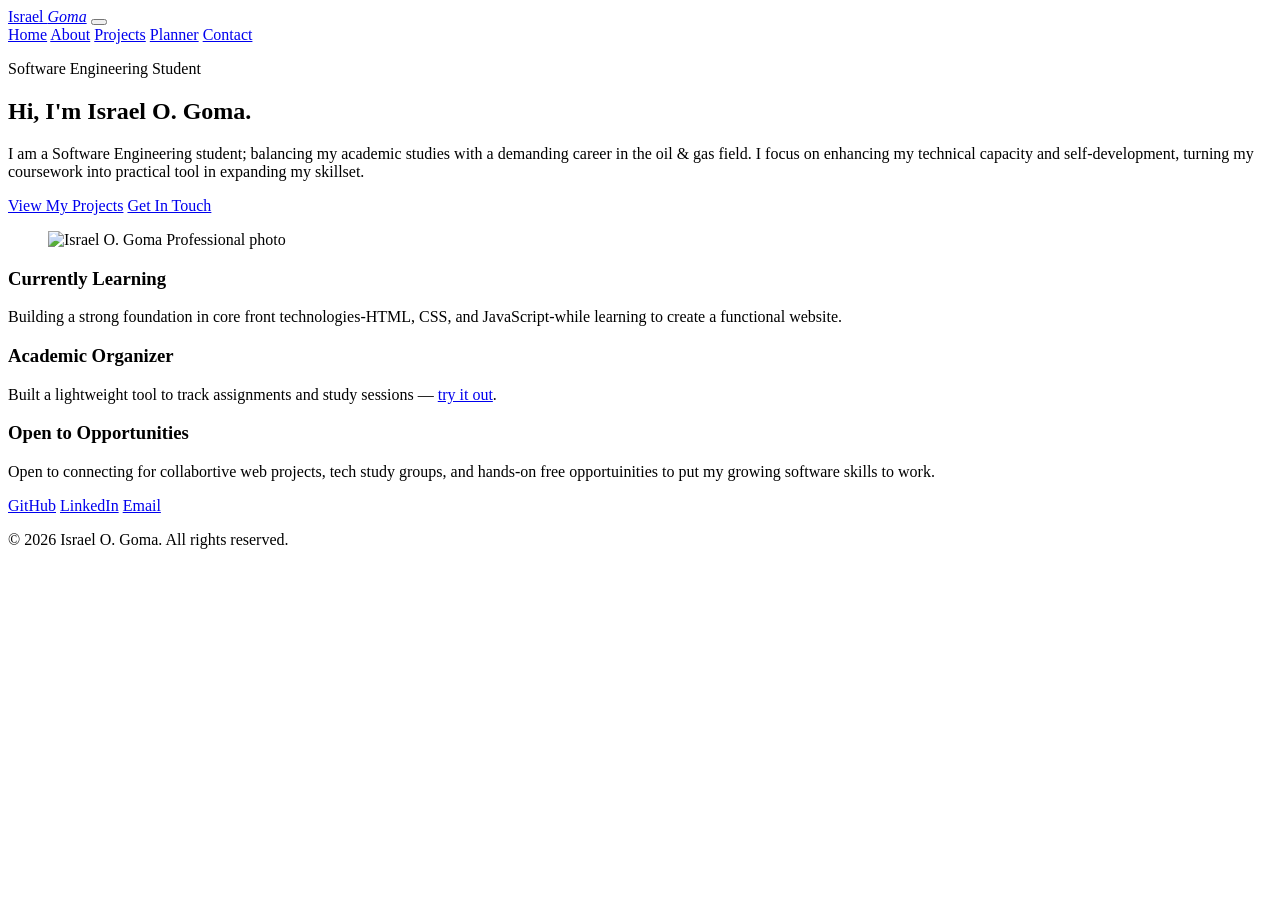
==== index.html @ 18be7be7 "Add files via upload" ====
<!DOCTYPE html>
<html lang="en">
<head>
  <meta charset="UTF-8" />
  <meta name="viewport" content="width=device-width, initial-scale=1.0" />
  <title>Israel O. Goma — Software Engineering Student</title>
  <meta name="description" content="Portfolio of Israel Goma, a software engineering student — projects, profile, academic organizer, and contact." />
  <link rel="stylesheet" href="assets/styles/main.css" />
</head>
<body>
  <header class="site-nav">
    <div class="wrap site-nav__inner">
      <a href="index.html" class="site-nav__brand">Israel <em>Goma</em></a>
      <button class="site-nav__toggle" aria-label="Toggle navigation" aria-expanded="false">
        <span></span>
        <span></span>
        <span></span>
      </button>
      <nav class="site-nav__menu" aria-label="Primary">
        <a href="index.html">Home</a>
        <a href="profile.html">About</a>
        <a href="work.html">Projects</a>
        <a href="organizer.html">Planner</a>
        <a href="reach.html">Contact</a>
      </nav>
    </div>
  </header>

  <main>
    <section class="intro-banner">
      <div class="wrap intro-banner__grid">
        <div class="intro-banner__text">
          <p class="kicker">Software Engineering Student</p>
          <h2>Hi, I'm Israel O. Goma.</h2>
          <p class="lede">
            I am a Software Engineering student; balancing my academic studies with a demanding career in the oil & gas field. I focus on enhancing my technical capacity and self-development, turning my coursework into practical tool in expanding my skillset.
          </p>
          <div class="intro-banner__actions">
            <a href="work.html" class="action action--solid">View My Projects</a>
            <a href="reach.html" class="action action--ghost">Get In Touch</a>
          </div>
        </div>
        <figure class="intro-banner__portrait">
          <div class="frame">
            <img src="assets/media/my-photo.jpg" alt="Israel O. Goma Professional photo" width="480" height="720" />
          </div>
        </figure>
      </div>
    </section>

    <section class="feature-row">
      <div class="wrap feature-row__grid">
        <article class="info-card reveal-on-scroll">
          <h3 class="info-card__title">Currently Learning</h3>
          <p>Building a strong foundation in core front technologies-HTML, CSS, and JavaScript-while learning to create a functional website.</p>
        </article>
        <article class="info-card reveal-on-scroll">
          <h3 class="info-card__title">Academic Organizer</h3>
          <p>
            Built a lightweight tool to track assignments and study sessions —
            <a href="organizer.html">try it out</a>.
          </p>
        </article>
        <article class="info-card reveal-on-scroll">
          <h3 class="info-card__title">Open to Opportunities</h3>
          <p>Open to connecting for collabortive web projects, tech study groups, and hands-on free opportuinities to put my growing software skills to work.</p>
        </article>
      </div>
    </section>
  </main>

  <footer class="site-foot">
    <div class="wrap">
      <div class="site-foot__links">
        <a href="https://github.com/Israel-Goma" target="_blank" rel="noopener noreferrer">GitHub</a>
        <a href="https://www.linkedin.com/in/israel-goma-93bb151b1?utm_source=share_via&utm_content=profile&utm_medium=member_android" target="_blank" rel="noopener noreferrer">LinkedIn</a>
        <a href="mailto:gomizzz1@gmail.com">Email</a>
      </div>
      <p>&copy; 2026 Israel O. Goma. All rights reserved.</p>
    </div>
  </footer>

  <script src="assets/scripts/navigation.js"></script>
  <script src="assets/scripts/motion.js"></script>
</body>
</html>
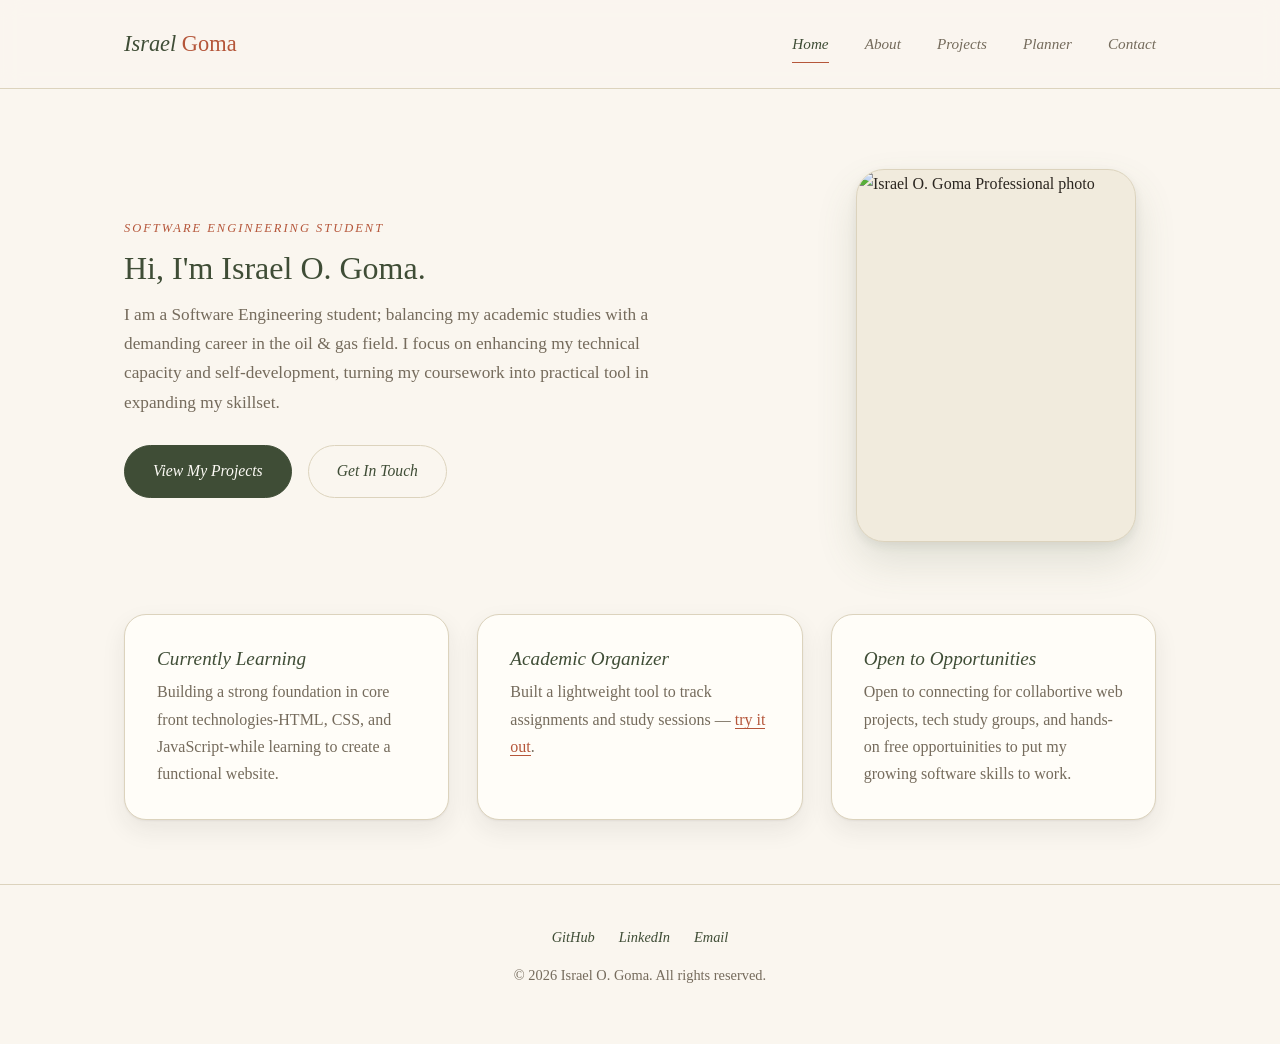
==== commit dd36fdbb: "Update index.html" ====
--- a/index.html
+++ b/index.html
@@ -5,7 +5,7 @@
   <meta name="viewport" content="width=device-width, initial-scale=1.0" />
   <title>Israel O. Goma — Software Engineering Student</title>
   <meta name="description" content="Portfolio of Israel Goma, a software engineering student — projects, profile, academic organizer, and contact." />
-  <link rel="stylesheet" href="assets/styles/main.css" />
+  <link rel="stylesheet" href="main.css" />
 </head>
 <body>
   <header class="site-nav">
@@ -80,7 +80,7 @@
     </div>
   </footer>
 
-  <script src="assets/scripts/navigation.js"></script>
-  <script src="assets/scripts/motion.js"></script>
+  <script src="navigation.js"></script>
+  <script src="motion.js"></script>
 </body>
 </html>
--- a/main.css
+++ b/main.css
@@ -0,0 +1,1126 @@
+/* Design tokens */
+:root {
+  --paper: #faf6ef;
+  --panel: #f1ebdd;
+  --panel-tint: #eef1e6;
+  --line: #dcd3bd;
+  --ink: #2b2620;
+  --ink-soft: #756b5c;
+  --brand: #5c6e4e;
+  --brand-deep: #3f4d36;
+  --brand-alt: #b5563a;
+  --ok: #4d7c4a;
+  --warn: #b5813a;
+  --bad: #b5423a;
+
+  --type-display: "Iowan Old Style", "Palatino Linotype", Georgia, "Times New Roman", serif;
+  --type-body: Georgia, "Iowan Old Style", "Palatino Linotype", "Times New Roman", serif;
+
+  --edge-sm: 999px;
+  --edge-md: 22px;
+  --edge-lg: 28px;
+
+  --pop: 0 1px 2px rgba(43, 38, 32, 0.06), 0 10px 24px rgba(43, 38, 32, 0.08);
+  --pop-lg: 0 4px 10px rgba(43, 38, 32, 0.08), 0 20px 40px rgba(92, 110, 78, 0.16);
+
+  --measure: 1080px;
+}
+
+/* Reset */
+*,
+*::before,
+*::after {
+  box-sizing: border-box;
+}
+
+html,
+body {
+  margin: 0;
+  padding: 0;
+}
+
+img {
+  max-width: 100%;
+  display: block;
+}
+
+a {
+  color: inherit;
+  text-decoration: none;
+}
+
+ul {
+  list-style: none;
+  margin: 0;
+  padding: 0;
+}
+
+button,
+input,
+textarea,
+select {
+  font: inherit;
+  color: inherit;
+}
+
+table {
+  border-collapse: collapse;
+}
+
+figure {
+  margin: 0;
+}
+
+/* Base */
+body {
+  font-family: var(--type-body);
+  background: var(--paper);
+  color: var(--ink);
+  line-height: 1.7;
+  -webkit-font-smoothing: antialiased;
+}
+
+.wrap {
+  width: 100%;
+  max-width: var(--measure);
+  margin: 0 auto;
+  padding: 0 1.5rem;
+}
+
+main {
+  display: block;
+  min-height: calc(100vh - 88px - 140px);
+}
+
+h1,
+h2,
+h3 {
+  font-family: var(--type-display);
+  line-height: 1.2;
+  font-weight: 400;
+  letter-spacing: 0;
+  margin: 0 0 0.75rem;
+  color: var(--brand-deep);
+}
+
+h1 {
+  font-size: clamp(2.4rem, 5vw, 3.75rem);
+  font-style: italic;
+}
+
+h2 {
+  font-size: clamp(1.5rem, 3.5vw, 2rem);
+}
+
+p {
+  color: var(--ink-soft);
+  margin: 0 0 1rem;
+}
+
+section {
+  padding: 4rem 0;
+}
+
+/* Shared pieces */
+.kicker {
+  display: inline-block;
+  font-family: var(--type-body);
+  font-size: 0.78rem;
+  letter-spacing: 0.16em;
+  text-transform: uppercase;
+  color: var(--brand-alt);
+  font-weight: 400;
+  font-style: italic;
+  margin-bottom: 0.6rem;
+}
+
+.action {
+  display: inline-flex;
+  align-items: center;
+  gap: 0.5rem;
+  padding: 0.75rem 1.75rem;
+  border-radius: var(--edge-sm);
+  font-family: var(--type-body);
+  font-weight: 400;
+  font-style: italic;
+  font-size: 0.98rem;
+  border: 1px solid var(--line);
+  cursor: pointer;
+  transition: background 0.2s ease, color 0.2s ease, transform 0.2s ease, box-shadow 0.2s ease, border-color 0.2s ease;
+}
+
+.action:hover {
+  transform: translateY(-2px);
+  box-shadow: var(--pop);
+}
+
+.action--solid {
+  background: var(--brand-deep);
+  border-color: var(--brand-deep);
+  color: #fdfbf6;
+}
+
+.action--solid:hover {
+  background: var(--brand);
+  border-color: var(--brand);
+}
+
+.action--ghost {
+  background: transparent;
+  color: var(--brand-deep);
+}
+
+.action--ghost:hover {
+  background: var(--panel-tint);
+  border-color: var(--brand);
+}
+
+.chip {
+  display: inline-block;
+  font-family: var(--type-body);
+  font-style: italic;
+  font-size: 0.78rem;
+  font-weight: 400;
+  padding: 0.3rem 0.85rem;
+  border-radius: var(--edge-sm);
+  background: var(--panel-tint);
+  color: var(--brand-deep);
+  border: 1px solid var(--line);
+}
+
+.visually-hidden {
+  position: absolute;
+  width: 1px;
+  height: 1px;
+  overflow: hidden;
+  clip: rect(0 0 0 0);
+  white-space: nowrap;
+}
+
+/* Motion */
+@media (prefers-reduced-motion: no-preference) {
+  @keyframes rise-in {
+    from {
+      opacity: 0;
+      transform: translateY(18px);
+    }
+    to {
+      opacity: 1;
+      transform: none;
+    }
+  }
+
+  .reveal-on-scroll {
+    opacity: 0;
+    transform: translateY(18px);
+    transition: opacity 0.6s ease, transform 0.6s ease;
+  }
+
+  .reveal-on-scroll.is-shown {
+    opacity: 1;
+    transform: none;
+  }
+}
+
+/* Site navigation */
+.site-nav {
+  position: sticky;
+  top: 0;
+  z-index: 100;
+  background: rgba(250, 246, 239, 0.9);
+  backdrop-filter: blur(10px);
+  border-bottom: 1px solid var(--line);
+}
+
+.site-nav__inner {
+  display: flex;
+  align-items: center;
+  justify-content: space-between;
+  height: 88px;
+}
+
+.site-nav__brand {
+  font-family: var(--type-display);
+  font-weight: 400;
+  font-style: italic;
+  font-size: 1.4rem;
+  letter-spacing: 0;
+  color: var(--brand-deep);
+}
+
+.site-nav__brand em {
+  font-style: normal;
+  color: var(--brand-alt);
+}
+
+.site-nav__toggle {
+  display: none;
+  flex-direction: column;
+  justify-content: center;
+  gap: 5px;
+  width: 36px;
+  height: 36px;
+  background: transparent;
+  border: 1px solid var(--line);
+  border-radius: var(--edge-sm);
+  cursor: pointer;
+}
+
+.site-nav__toggle span {
+  display: block;
+  width: 18px;
+  height: 1px;
+  margin: 0 auto;
+  background: var(--ink);
+  transition: transform 0.2s ease, opacity 0.2s ease;
+}
+
+.site-nav__menu {
+  display: flex;
+  align-items: center;
+  gap: 2.25rem;
+}
+
+.site-nav__menu a {
+  font-family: var(--type-body);
+  font-size: 0.95rem;
+  font-style: italic;
+  font-weight: 400;
+  color: var(--ink-soft);
+  padding: 0.35rem 0;
+  border-bottom: 1px solid transparent;
+  transition: color 0.2s ease, border-color 0.2s ease;
+}
+
+.site-nav__menu a:hover {
+  color: var(--brand-deep);
+}
+
+.site-nav__menu a.is-active {
+  color: var(--brand-deep);
+  border-bottom-color: var(--brand-alt);
+}
+
+@media (max-width: 640px) {
+  .site-nav__toggle {
+    display: flex;
+  }
+
+  .site-nav__menu {
+    position: absolute;
+    top: 88px;
+    left: 0;
+    right: 0;
+    flex-direction: column;
+    align-items: flex-start;
+    gap: 0;
+    background: var(--paper);
+    border-bottom: 1px solid var(--line);
+    max-height: 0;
+    overflow: hidden;
+    transition: max-height 0.3s ease;
+  }
+
+  .site-nav__menu.is-open {
+    max-height: 320px;
+  }
+
+  .site-nav__menu a {
+    width: 100%;
+    padding: 0.9rem 1.5rem;
+    border-bottom: 1px solid var(--panel);
+    border-left: 2px solid transparent;
+  }
+
+  .site-nav__menu a.is-active {
+    border-bottom: 1px solid var(--panel);
+    border-left-color: var(--brand-alt);
+  }
+
+  .site-nav__toggle.is-open span:nth-child(1) {
+    transform: translateY(7px) rotate(45deg);
+  }
+
+  .site-nav__toggle.is-open span:nth-child(2) {
+    opacity: 0;
+  }
+
+  .site-nav__toggle.is-open span:nth-child(3) {
+    transform: translateY(-7px) rotate(-45deg);
+  }
+}
+
+/* Site footer */
+.site-foot {
+  border-top: 1px solid var(--line);
+  padding: 2.5rem 0;
+  text-align: center;
+  color: var(--ink-soft);
+  font-size: 0.9rem;
+}
+
+.site-foot a {
+  color: var(--brand-deep);
+  font-weight: 400;
+  font-style: italic;
+}
+
+.site-foot a:hover {
+  color: var(--brand-alt);
+}
+
+.site-foot__links {
+  display: flex;
+  justify-content: center;
+  gap: 1.5rem;
+  margin-bottom: 0.85rem;
+  font-family: var(--type-body);
+}
+
+/* Home: intro banner + feature row */
+.intro-banner {
+  padding: 5rem 0 4.5rem;
+}
+
+.intro-banner__grid {
+  display: grid;
+  grid-template-columns: minmax(0, 1fr) minmax(0, 320px);
+  align-items: center;
+  gap: 3.5rem;
+}
+
+.intro-banner__text {
+  max-width: 560px;
+  animation: rise-in 0.6s ease both;
+}
+
+.intro-banner__text .lede {
+  font-size: 1.08rem;
+  max-width: 560px;
+}
+
+.intro-banner__actions {
+  display: flex;
+  gap: 1rem;
+  margin-top: 1.75rem;
+  flex-wrap: wrap;
+}
+
+.intro-banner__portrait {
+  display: flex;
+  justify-content: center;
+  animation: rise-in 0.6s ease 0.15s both;
+}
+
+.intro-banner__portrait .frame {
+  width: 100%;
+  max-width: 280px;
+  aspect-ratio: 3 / 4;
+  border-radius: var(--edge-lg);
+  border: 1px solid var(--line);
+  box-shadow: var(--pop-lg);
+  overflow: hidden;
+  background: var(--panel);
+}
+
+.intro-banner__portrait img {
+  width: 100%;
+  height: 100%;
+  object-fit: cover;
+}
+
+@media (max-width: 760px) {
+  .intro-banner__grid {
+    grid-template-columns: 1fr;
+    text-align: center;
+    gap: 2.5rem;
+  }
+
+  .intro-banner__text {
+    max-width: none;
+  }
+
+  .intro-banner__text .lede {
+    margin-left: auto;
+    margin-right: auto;
+  }
+
+  .intro-banner__actions {
+    justify-content: center;
+  }
+
+  .intro-banner__portrait {
+    order: -1;
+  }
+
+  .intro-banner__portrait .frame {
+    max-width: 200px;
+  }
+}
+
+.feature-row {
+  padding-top: 0;
+}
+
+.feature-row__grid {
+  display: grid;
+  grid-template-columns: repeat(auto-fit, minmax(220px, 1fr));
+  gap: 1.75rem;
+}
+
+.feature-row__grid .info-card:nth-child(1) {
+  transition-delay: 0s;
+}
+
+.feature-row__grid .info-card:nth-child(2) {
+  transition-delay: 0.1s;
+}
+
+.feature-row__grid .info-card:nth-child(3) {
+  transition-delay: 0.2s;
+}
+
+.info-card {
+  background: #fffdf8;
+  border: 1px solid var(--line);
+  border-radius: var(--edge-md);
+  padding: 2rem;
+  box-shadow: var(--pop);
+  transition: transform 0.25s ease, box-shadow 0.25s ease, border-color 0.25s ease;
+}
+
+.info-card:hover {
+  transform: translateY(-4px);
+  box-shadow: var(--pop-lg);
+  border-color: var(--brand);
+}
+
+.info-card__title {
+  font-family: var(--type-display);
+  font-size: 1.2rem;
+  font-style: italic;
+  font-weight: 400;
+  margin-bottom: 0.5rem;
+  color: var(--brand-deep);
+}
+
+.info-card p {
+  margin: 0;
+}
+
+.info-card a {
+  color: var(--brand-alt);
+  font-weight: 400;
+  border-bottom: 1px solid currentColor;
+}
+
+/* Profile page */
+.profile-hero {
+  padding-bottom: 1.5rem;
+}
+
+.profile-hero__grid {
+  display: grid;
+  grid-template-columns: minmax(0, 1fr) minmax(0, 240px);
+  align-items: center;
+  gap: 2.75rem;
+}
+
+.profile-hero__text {
+  max-width: 640px;
+  animation: rise-in 0.6s ease both;
+}
+
+.profile-hero__text .lede {
+  max-width: 640px;
+  font-size: 1.05rem;
+}
+
+.profile-hero__portrait {
+  justify-self: center;
+  animation: rise-in 0.6s ease 0.15s both;
+}
+
+.profile-hero__portrait .frame {
+  width: 100%;
+  max-width: 200px;
+  aspect-ratio: 3 / 4;
+  border-radius: var(--edge-lg);
+  border: 1px solid var(--line);
+  box-shadow: var(--pop-lg);
+  overflow: hidden;
+  background: var(--panel);
+}
+
+.profile-hero__portrait img {
+  width: 100%;
+  height: 100%;
+  object-fit: cover;
+}
+
+@media (max-width: 700px) {
+  .profile-hero__grid {
+    grid-template-columns: 1fr;
+    text-align: center;
+    gap: 2rem;
+  }
+
+  .profile-hero__text {
+    max-width: none;
+  }
+
+  .profile-hero__text .lede {
+    margin-left: auto;
+    margin-right: auto;
+  }
+
+  .profile-hero__portrait {
+    order: -1;
+    max-width: 160px;
+    margin: 0 auto;
+  }
+}
+
+.detail-section {
+  padding-top: 0;
+}
+
+.detail-grid {
+  display: grid;
+  grid-template-columns: repeat(auto-fit, minmax(240px, 1fr));
+  gap: 1.75rem;
+  align-items: start;
+}
+
+.detail-grid .detail-card:nth-child(1) {
+  transition-delay: 0s;
+}
+
+.detail-grid .detail-card:nth-child(2) {
+  transition-delay: 0.1s;
+}
+
+.detail-grid .detail-card:nth-child(3) {
+  transition-delay: 0.2s;
+}
+
+.detail-card {
+  background: #fffdf8;
+  border: 1px solid var(--line);
+  border-radius: var(--edge-md);
+  padding: 2rem;
+  box-shadow: var(--pop);
+  transition: transform 0.25s ease, box-shadow 0.25s ease, border-color 0.25s ease;
+}
+
+.detail-card:hover {
+  transform: translateY(-4px);
+  box-shadow: var(--pop-lg);
+  border-color: var(--brand);
+}
+
+.detail-card h2 {
+  font-size: 1.25rem;
+  font-style: italic;
+}
+
+.detail-card__list li {
+  display: flex;
+  flex-direction: column;
+  gap: 0.15rem;
+}
+
+.detail-card__meta {
+  color: var(--ink-soft);
+  font-size: 0.85rem;
+  font-style: italic;
+}
+
+.chip-row {
+  display: flex;
+  flex-wrap: wrap;
+  gap: 0.5rem;
+}
+
+.course-table {
+  padding-top: 0;
+}
+
+.course-table__frame {
+  overflow-x: auto;
+  margin-top: 0.85rem;
+  border: 1px solid var(--line);
+  border-radius: var(--edge-md);
+  background: #fffdf8;
+}
+
+.course-table table {
+  width: 100%;
+  border-collapse: collapse;
+  font-size: 0.92rem;
+}
+
+.course-table caption {
+  caption-side: top;
+  text-align: left;
+  color: var(--ink-soft);
+  font-size: 0.82rem;
+  font-style: italic;
+  padding: 0.9rem 1rem 0;
+}
+
+.course-table th,
+.course-table td {
+  text-align: left;
+  padding: 0.75rem 1rem;
+  border-bottom: 1px solid var(--panel);
+}
+
+.course-table th {
+  font-family: var(--type-display);
+  color: var(--brand-deep);
+  background: var(--panel-tint);
+  font-size: 0.74rem;
+  font-style: italic;
+  text-transform: uppercase;
+  letter-spacing: 0.06em;
+}
+
+.motivation-block {
+  padding-top: 0;
+}
+
+.motivation-block .lede {
+  max-width: 640px;
+}
+
+.motivation-block__frame {
+  position: relative;
+  width: 100%;
+  max-width: 720px;
+  aspect-ratio: 16 / 9;
+  border-radius: var(--edge-md);
+  overflow: hidden;
+  border: 1px solid var(--line);
+  box-shadow: var(--pop-lg);
+  background: #000000;
+}
+
+.motivation-block__frame video {
+  position: absolute;
+  inset: 0;
+  width: 100%;
+  height: 100%;
+  object-fit: cover;
+}
+
+/* Work page */
+.work-intro {
+  padding-bottom: 1.5rem;
+}
+
+.work-intro .lede {
+  max-width: 640px;
+}
+
+.work-list {
+  padding-top: 0;
+}
+
+.work-grid {
+  display: grid;
+  grid-template-columns: repeat(auto-fit, minmax(280px, 1fr));
+  gap: 1.75rem;
+}
+
+.work-item {
+  display: flex;
+  flex-direction: column;
+  background: #fffdf8;
+  border: 1px solid var(--line);
+  border-radius: var(--edge-md);
+  padding: 2rem;
+  box-shadow: var(--pop);
+  transition: transform 0.25s ease, box-shadow 0.25s ease, border-color 0.25s ease;
+}
+
+.work-item:hover {
+  transform: translateY(-4px);
+  box-shadow: var(--pop-lg);
+  border-color: var(--brand);
+}
+
+.work-item__thumb {
+  display: flex;
+  align-items: center;
+  justify-content: center;
+  height: 130px;
+  border-radius: var(--edge-md);
+  background: var(--panel-tint);
+  border: 1px dashed var(--brand);
+  color: var(--brand-deep);
+  font-family: var(--type-display);
+  font-size: 1.5rem;
+  font-style: italic;
+  font-weight: 400;
+  margin-bottom: 1.4rem;
+}
+
+.work-item h2 {
+  font-size: 1.3rem;
+}
+
+.work-item__note {
+  font-size: 0.85rem;
+  font-style: italic;
+}
+
+.work-item__tags {
+  display: flex;
+  flex-wrap: wrap;
+  gap: 0.4rem;
+  margin: 0.5rem 0 1.4rem;
+}
+
+.work-item__tags .chip:nth-child(2n) {
+  background: #f3e6df;
+  color: var(--brand-alt);
+  border-color: var(--brand-alt);
+}
+
+.work-item__links {
+  display: flex;
+  gap: 0.75rem;
+  margin-top: auto;
+  flex-wrap: wrap;
+}
+
+/* Organizer (planner) page */
+.organizer-intro {
+  padding-bottom: 1rem;
+}
+
+.organizer-intro .lede {
+  max-width: 600px;
+}
+
+.organizer-app {
+  padding-top: 0;
+}
+
+.organizer-form {
+  display: flex;
+  flex-wrap: wrap;
+  align-items: center;
+  gap: 0.85rem;
+  margin-bottom: 1.75rem;
+}
+
+.organizer-form input,
+.organizer-form select {
+  padding: 0.7rem 1rem;
+  border-radius: var(--edge-sm);
+  border: 1px solid var(--line);
+  background: #fffdf8;
+  color: var(--ink);
+}
+
+.organizer-form input[type="text"] {
+  flex: 2 1 220px;
+}
+
+.organizer-form input[type="date"],
+.organizer-form select {
+  flex: 1 1 140px;
+}
+
+.organizer-form button {
+  flex: 0 0 auto;
+}
+
+.organizer-form input:focus,
+.organizer-form select:focus {
+  outline: none;
+  border-color: var(--brand);
+  box-shadow: 0 0 0 3px rgba(92, 110, 78, 0.15);
+}
+
+@media (max-width: 720px) {
+  .organizer-form input,
+  .organizer-form select,
+  .organizer-form button {
+    flex-basis: 100%;
+  }
+}
+
+.organizer-toolbar {
+  display: flex;
+  align-items: center;
+  justify-content: space-between;
+  flex-wrap: wrap;
+  gap: 0.75rem;
+  margin-bottom: 1.1rem;
+}
+
+.organizer-filters {
+  display: flex;
+  gap: 0.5rem;
+}
+
+.filter-chip {
+  padding: 0.45rem 1.05rem;
+  border-radius: var(--edge-sm);
+  border: 1px solid var(--line);
+  background: #fffdf8;
+  color: var(--ink-soft);
+  font-family: var(--type-body);
+  font-size: 0.82rem;
+  font-style: italic;
+  font-weight: 400;
+  cursor: pointer;
+  transition: background 0.2s ease, color 0.2s ease, border-color 0.2s ease;
+}
+
+.filter-chip.is-active {
+  background: var(--brand-deep);
+  border-color: var(--brand-deep);
+  color: #fdfbf6;
+}
+
+.organizer-list {
+  display: flex;
+  flex-direction: column;
+  gap: 0.7rem;
+}
+
+.organizer-item {
+  display: flex;
+  align-items: center;
+  gap: 0.9rem;
+  padding: 1rem 1.15rem;
+  background: #fffdf8;
+  border: 1px solid var(--line);
+  border-radius: var(--edge-md);
+  box-shadow: var(--pop);
+}
+
+.organizer-item.is-done .organizer-item__title {
+  text-decoration: line-through;
+  color: var(--ink-soft);
+}
+
+.organizer-item__check {
+  width: 18px;
+  height: 18px;
+  accent-color: var(--brand);
+  flex-shrink: 0;
+}
+
+.organizer-item__body {
+  flex: 1;
+  min-width: 0;
+}
+
+.organizer-item__title {
+  font-weight: 400;
+  word-break: break-word;
+}
+
+.organizer-item__meta {
+  display: flex;
+  gap: 0.6rem;
+  align-items: center;
+  margin-top: 0.25rem;
+  font-family: var(--type-body);
+  font-style: italic;
+  font-size: 0.8rem;
+  color: var(--ink-soft);
+}
+
+.priority-flag {
+  font-size: 0.7rem;
+  font-weight: 400;
+  font-style: normal;
+  text-transform: uppercase;
+  letter-spacing: 0.04em;
+  padding: 0.15rem 0.6rem;
+  border-radius: var(--edge-sm);
+  border: 1px solid transparent;
+}
+
+.priority-flag--high {
+  background: #f6e2df;
+  color: var(--bad);
+  border-color: var(--bad);
+}
+
+.priority-flag--medium {
+  background: #f4ecdc;
+  color: var(--warn);
+  border-color: var(--warn);
+}
+
+.priority-flag--low {
+  background: #e7efe1;
+  color: var(--ok);
+  border-color: var(--ok);
+}
+
+.organizer-item__due.is-late {
+  color: var(--bad);
+  font-weight: 700;
+}
+
+.organizer-item__remove {
+  background: transparent;
+  border: none;
+  color: var(--ink-soft);
+  cursor: pointer;
+  font-size: 1.1rem;
+  line-height: 1;
+  padding: 0.3rem;
+  flex-shrink: 0;
+}
+
+.organizer-item__remove:hover {
+  color: var(--bad);
+}
+
+.organizer-empty {
+  display: none;
+  text-align: center;
+  padding: 2.5rem 0;
+  color: var(--ink-soft);
+  font-style: italic;
+}
+
+.organizer-empty.is-shown {
+  display: block;
+}
+
+/* Reach (contact) page */
+.reach-intro .lede {
+  max-width: 560px;
+}
+
+.reach-form {
+  display: grid;
+  gap: 1.1rem;
+  max-width: 560px;
+  margin-top: 1.75rem;
+}
+
+.reach-field {
+  display: flex;
+  flex-direction: column;
+  gap: 0.4rem;
+}
+
+.reach-field label {
+  font-family: var(--type-body);
+  font-size: 0.85rem;
+  font-style: italic;
+  font-weight: 400;
+  color: var(--brand-deep);
+}
+
+.reach-field input,
+.reach-field textarea {
+  padding: 0.7rem 1rem;
+  border-radius: var(--edge-md);
+  border: 1px solid var(--line);
+  background: #fffdf8;
+  color: var(--ink);
+  font-family: inherit;
+  font-size: 0.98rem;
+}
+
+.reach-field textarea {
+  min-height: 130px;
+  resize: vertical;
+}
+
+.reach-field input:focus,
+.reach-field textarea:focus {
+  outline: none;
+  border-color: var(--brand);
+  box-shadow: 0 0 0 3px rgba(92, 110, 78, 0.15);
+}
+
+.reach-field.has-issue input,
+.reach-field.has-issue textarea {
+  border-color: var(--bad);
+}
+
+.reach-field__note {
+  min-height: 1rem;
+  font-size: 0.8rem;
+  color: var(--bad);
+  font-weight: 600;
+  font-style: italic;
+}
+
+.reach-status {
+  min-height: 1.2rem;
+  margin-top: 0.3rem;
+  font-family: var(--type-body);
+  font-size: 0.9rem;
+  font-style: italic;
+  font-weight: 400;
+}
+
+.reach-status.is-good {
+  color: var(--ok);
+}
+
+.reach-status.is-bad {
+  color: var(--bad);
+}
+
+.reach-divider {
+  margin: 3rem 0 1.75rem;
+  border: none;
+  border-top: 1px solid var(--line);
+}
+
+.reach-cards {
+  display: grid;
+  grid-template-columns: repeat(auto-fit, minmax(240px, 1fr));
+  gap: 1.75rem;
+}
+
+.reach-card {
+  background: #fffdf8;
+  border: 1px solid var(--line);
+  border-radius: var(--edge-md);
+  padding: 2rem;
+  box-shadow: var(--pop);
+  transition: transform 0.25s ease, box-shadow 0.25s ease, border-color 0.25s ease;
+}
+
+.reach-card:hover {
+  transform: translateY(-4px);
+  box-shadow: var(--pop-lg);
+  border-color: var(--brand);
+}
+
+.reach-card h2 {
+  font-size: 1.15rem;
+  font-style: italic;
+}
+
+.reach-card__actions {
+  display: flex;
+  flex-wrap: wrap;
+  gap: 0.75rem;
+  margin-top: 0.5rem;
+}
+
+.copy-status {
+  min-height: 1.2rem;
+  margin: 0.5rem 0 0;
+  font-size: 0.85rem;
+  font-weight: 400;
+  font-style: italic;
+  color: var(--ok);
+}
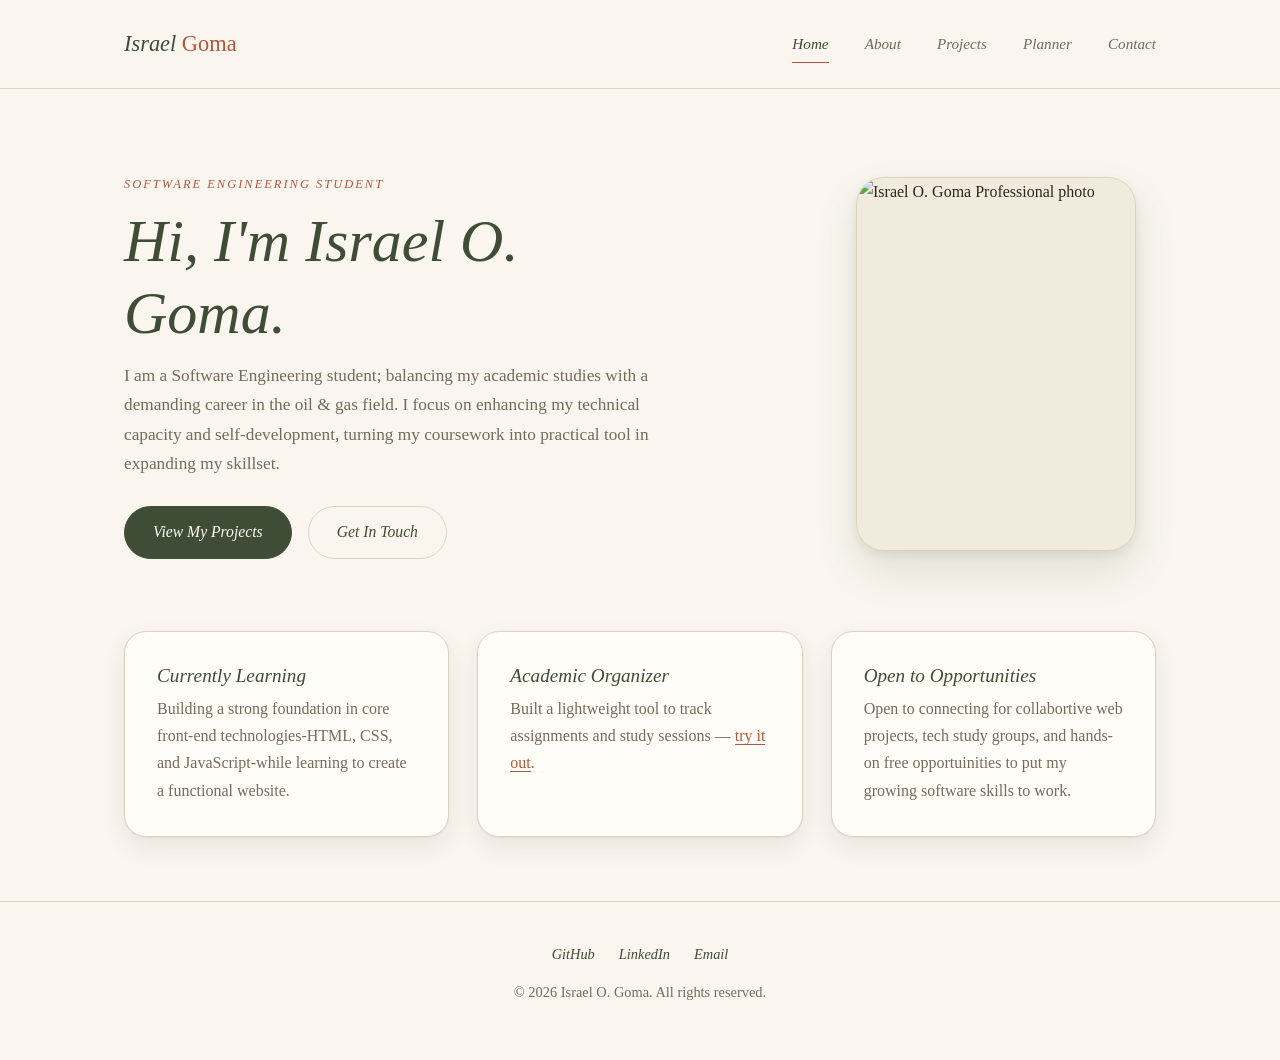
==== commit 1bb5ebe9: "Update index.html" ====
--- a/index.html
+++ b/index.html
@@ -31,7 +31,7 @@
       <div class="wrap intro-banner__grid">
         <div class="intro-banner__text">
           <p class="kicker">Software Engineering Student</p>
-          <h2>Hi, I'm Israel O. Goma.</h2>
+          <h1>Hi, I'm Israel O. Goma.</h1>
           <p class="lede">
             I am a Software Engineering student; balancing my academic studies with a demanding career in the oil & gas field. I focus on enhancing my technical capacity and self-development, turning my coursework into practical tool in expanding my skillset.
           </p>
@@ -52,7 +52,7 @@
       <div class="wrap feature-row__grid">
         <article class="info-card reveal-on-scroll">
           <h3 class="info-card__title">Currently Learning</h3>
-          <p>Building a strong foundation in core front technologies-HTML, CSS, and JavaScript-while learning to create a functional website.</p>
+          <p>Building a strong foundation in core front-end technologies-HTML, CSS, and JavaScript-while learning to create a functional website.</p>
         </article>
         <article class="info-card reveal-on-scroll">
           <h3 class="info-card__title">Academic Organizer</h3>
--- a/main.css
+++ b/main.css
@@ -1,31 +1,3 @@
-/* Design tokens */
-:root {
-  --paper: #faf6ef;
-  --panel: #f1ebdd;
-  --panel-tint: #eef1e6;
-  --line: #dcd3bd;
-  --ink: #2b2620;
-  --ink-soft: #756b5c;
-  --brand: #5c6e4e;
-  --brand-deep: #3f4d36;
-  --brand-alt: #b5563a;
-  --ok: #4d7c4a;
-  --warn: #b5813a;
-  --bad: #b5423a;
-
-  --type-display: "Iowan Old Style", "Palatino Linotype", Georgia, "Times New Roman", serif;
-  --type-body: Georgia, "Iowan Old Style", "Palatino Linotype", "Times New Roman", serif;
-
-  --edge-sm: 999px;
-  --edge-md: 22px;
-  --edge-lg: 28px;
-
-  --pop: 0 1px 2px rgba(43, 38, 32, 0.06), 0 10px 24px rgba(43, 38, 32, 0.08);
-  --pop-lg: 0 4px 10px rgba(43, 38, 32, 0.08), 0 20px 40px rgba(92, 110, 78, 0.16);
-
-  --measure: 1080px;
-}
-
 /* Reset */
 *,
 *::before,
@@ -73,16 +45,16 @@
 
 /* Base */
 body {
-  font-family: var(--type-body);
-  background: var(--paper);
-  color: var(--ink);
+  font-family: Georgia, "Iowan Old Style", "Palatino Linotype", "Times New Roman", serif;
+  background: #faf6ef;
+  color: #2b2620;
   line-height: 1.7;
   -webkit-font-smoothing: antialiased;
 }
 
 .wrap {
   width: 100%;
-  max-width: var(--measure);
+  max-width: 1080px;
   margin: 0 auto;
   padding: 0 1.5rem;
 }
@@ -95,12 +67,12 @@
 h1,
 h2,
 h3 {
-  font-family: var(--type-display);
+  font-family: "Iowan Old Style", "Palatino Linotype", Georgia, "Times New Roman", serif;
   line-height: 1.2;
   font-weight: 400;
   letter-spacing: 0;
   margin: 0 0 0.75rem;
-  color: var(--brand-deep);
+  color: #3f4d36;
 }
 
 h1 {
@@ -113,7 +85,7 @@
 }
 
 p {
-  color: var(--ink-soft);
+  color: #756b5c;
   margin: 0 0 1rem;
 }
 
@@ -124,11 +96,11 @@
 /* Shared pieces */
 .kicker {
   display: inline-block;
-  font-family: var(--type-body);
+  font-family: Georgia, "Iowan Old Style", "Palatino Linotype", "Times New Roman", serif;
   font-size: 0.78rem;
   letter-spacing: 0.16em;
   text-transform: uppercase;
-  color: var(--brand-alt);
+  color: #b5563a;
   font-weight: 400;
   font-style: italic;
   margin-bottom: 0.6rem;
@@ -139,53 +111,53 @@
   align-items: center;
   gap: 0.5rem;
   padding: 0.75rem 1.75rem;
-  border-radius: var(--edge-sm);
-  font-family: var(--type-body);
+  border-radius: 999px;
+  font-family: Georgia, "Iowan Old Style", "Palatino Linotype", "Times New Roman", serif;
   font-weight: 400;
   font-style: italic;
   font-size: 0.98rem;
-  border: 1px solid var(--line);
+  border: 1px solid #dcd3bd;
   cursor: pointer;
   transition: background 0.2s ease, color 0.2s ease, transform 0.2s ease, box-shadow 0.2s ease, border-color 0.2s ease;
 }
 
 .action:hover {
   transform: translateY(-2px);
-  box-shadow: var(--pop);
+  box-shadow: 0 1px 2px rgba(43, 38, 32, 0.06), 0 10px 24px rgba(43, 38, 32, 0.08);
 }
 
 .action--solid {
-  background: var(--brand-deep);
-  border-color: var(--brand-deep);
+  background: #3f4d36;
+  border-color: #3f4d36;
   color: #fdfbf6;
 }
 
 .action--solid:hover {
-  background: var(--brand);
-  border-color: var(--brand);
+  background: #5c6e4e;
+  border-color: #5c6e4e;
 }
 
 .action--ghost {
   background: transparent;
-  color: var(--brand-deep);
+  color: #3f4d36;
 }
 
 .action--ghost:hover {
-  background: var(--panel-tint);
-  border-color: var(--brand);
+  background: #eef1e6;
+  border-color: #5c6e4e;
 }
 
 .chip {
   display: inline-block;
-  font-family: var(--type-body);
+  font-family: Georgia, "Iowan Old Style", "Palatino Linotype", "Times New Roman", serif;
   font-style: italic;
   font-size: 0.78rem;
   font-weight: 400;
   padding: 0.3rem 0.85rem;
-  border-radius: var(--edge-sm);
-  background: var(--panel-tint);
-  color: var(--brand-deep);
-  border: 1px solid var(--line);
+  border-radius: 999px;
+  background: #eef1e6;
+  color: #3f4d36;
+  border: 1px solid #dcd3bd;
 }
 
 .visually-hidden {
@@ -229,7 +201,7 @@
   z-index: 100;
   background: rgba(250, 246, 239, 0.9);
   backdrop-filter: blur(10px);
-  border-bottom: 1px solid var(--line);
+  border-bottom: 1px solid #dcd3bd;
 }
 
 .site-nav__inner {
@@ -240,17 +212,17 @@
 }
 
 .site-nav__brand {
-  font-family: var(--type-display);
+  font-family: "Iowan Old Style", "Palatino Linotype", Georgia, "Times New Roman", serif;
   font-weight: 400;
   font-style: italic;
   font-size: 1.4rem;
   letter-spacing: 0;
-  color: var(--brand-deep);
+  color: #3f4d36;
 }
 
 .site-nav__brand em {
   font-style: normal;
-  color: var(--brand-alt);
+  color: #b5563a;
 }
 
 .site-nav__toggle {
@@ -261,8 +233,8 @@
   width: 36px;
   height: 36px;
   background: transparent;
-  border: 1px solid var(--line);
-  border-radius: var(--edge-sm);
+  border: 1px solid #dcd3bd;
+  border-radius: 999px;
   cursor: pointer;
 }
 
@@ -271,7 +243,7 @@
   width: 18px;
   height: 1px;
   margin: 0 auto;
-  background: var(--ink);
+  background: #2b2620;
   transition: transform 0.2s ease, opacity 0.2s ease;
 }
 
@@ -282,23 +254,23 @@
 }
 
 .site-nav__menu a {
-  font-family: var(--type-body);
+  font-family: Georgia, "Iowan Old Style", "Palatino Linotype", "Times New Roman", serif;
   font-size: 0.95rem;
   font-style: italic;
   font-weight: 400;
-  color: var(--ink-soft);
+  color: #756b5c;
   padding: 0.35rem 0;
   border-bottom: 1px solid transparent;
   transition: color 0.2s ease, border-color 0.2s ease;
 }
 
 .site-nav__menu a:hover {
-  color: var(--brand-deep);
+  color: #3f4d36;
 }
 
 .site-nav__menu a.is-active {
-  color: var(--brand-deep);
-  border-bottom-color: var(--brand-alt);
+  color: #3f4d36;
+  border-bottom-color: #b5563a;
 }
 
 @media (max-width: 640px) {
@@ -314,8 +286,8 @@
     flex-direction: column;
     align-items: flex-start;
     gap: 0;
-    background: var(--paper);
-    border-bottom: 1px solid var(--line);
+    background: #faf6ef;
+    border-bottom: 1px solid #dcd3bd;
     max-height: 0;
     overflow: hidden;
     transition: max-height 0.3s ease;
@@ -328,13 +300,13 @@
   .site-nav__menu a {
     width: 100%;
     padding: 0.9rem 1.5rem;
-    border-bottom: 1px solid var(--panel);
+    border-bottom: 1px solid #f1ebdd;
     border-left: 2px solid transparent;
   }
 
   .site-nav__menu a.is-active {
-    border-bottom: 1px solid var(--panel);
-    border-left-color: var(--brand-alt);
+    border-bottom: 1px solid #f1ebdd;
+    border-left-color: #b5563a;
   }
 
   .site-nav__toggle.is-open span:nth-child(1) {
@@ -352,21 +324,21 @@
 
 /* Site footer */
 .site-foot {
-  border-top: 1px solid var(--line);
+  border-top: 1px solid #dcd3bd;
   padding: 2.5rem 0;
   text-align: center;
-  color: var(--ink-soft);
+  color: #756b5c;
   font-size: 0.9rem;
 }
 
 .site-foot a {
-  color: var(--brand-deep);
+  color: #3f4d36;
   font-weight: 400;
   font-style: italic;
 }
 
 .site-foot a:hover {
-  color: var(--brand-alt);
+  color: #b5563a;
 }
 
 .site-foot__links {
@@ -374,7 +346,7 @@
   justify-content: center;
   gap: 1.5rem;
   margin-bottom: 0.85rem;
-  font-family: var(--type-body);
+  font-family: Georgia, "Iowan Old Style", "Palatino Linotype", "Times New Roman", serif;
 }
 
 /* Home: intro banner + feature row */
@@ -416,11 +388,11 @@
   width: 100%;
   max-width: 280px;
   aspect-ratio: 3 / 4;
-  border-radius: var(--edge-lg);
-  border: 1px solid var(--line);
-  box-shadow: var(--pop-lg);
+  border-radius: 28px;
+  border: 1px solid #dcd3bd;
+  box-shadow: 0 4px 10px rgba(43, 38, 32, 0.08), 0 20px 40px rgba(92, 110, 78, 0.16);
   overflow: hidden;
-  background: var(--panel);
+  background: #f1ebdd;
 }
 
 .intro-banner__portrait img {
@@ -482,26 +454,26 @@
 
 .info-card {
   background: #fffdf8;
-  border: 1px solid var(--line);
-  border-radius: var(--edge-md);
+  border: 1px solid #dcd3bd;
+  border-radius: 22px;
   padding: 2rem;
-  box-shadow: var(--pop);
+  box-shadow: 0 1px 2px rgba(43, 38, 32, 0.06), 0 10px 24px rgba(43, 38, 32, 0.08);
   transition: transform 0.25s ease, box-shadow 0.25s ease, border-color 0.25s ease;
 }
 
 .info-card:hover {
   transform: translateY(-4px);
-  box-shadow: var(--pop-lg);
-  border-color: var(--brand);
+  box-shadow: 0 4px 10px rgba(43, 38, 32, 0.08), 0 20px 40px rgba(92, 110, 78, 0.16);
+  border-color: #5c6e4e;
 }
 
 .info-card__title {
-  font-family: var(--type-display);
+  font-family: "Iowan Old Style", "Palatino Linotype", Georgia, "Times New Roman", serif;
   font-size: 1.2rem;
   font-style: italic;
   font-weight: 400;
   margin-bottom: 0.5rem;
-  color: var(--brand-deep);
+  color: #3f4d36;
 }
 
 .info-card p {
@@ -509,7 +481,7 @@
 }
 
 .info-card a {
-  color: var(--brand-alt);
+  color: #b5563a;
   font-weight: 400;
   border-bottom: 1px solid currentColor;
 }
@@ -545,11 +517,11 @@
   width: 100%;
   max-width: 200px;
   aspect-ratio: 3 / 4;
-  border-radius: var(--edge-lg);
-  border: 1px solid var(--line);
-  box-shadow: var(--pop-lg);
+  border-radius: 28px;
+  border: 1px solid #dcd3bd;
+  box-shadow: 0 4px 10px rgba(43, 38, 32, 0.08), 0 20px 40px rgba(92, 110, 78, 0.16);
   overflow: hidden;
-  background: var(--panel);
+  background: #f1ebdd;
 }
 
 .profile-hero__portrait img {
@@ -606,17 +578,17 @@
 
 .detail-card {
   background: #fffdf8;
-  border: 1px solid var(--line);
-  border-radius: var(--edge-md);
+  border: 1px solid #dcd3bd;
+  border-radius: 22px;
   padding: 2rem;
-  box-shadow: var(--pop);
+  box-shadow: 0 1px 2px rgba(43, 38, 32, 0.06), 0 10px 24px rgba(43, 38, 32, 0.08);
   transition: transform 0.25s ease, box-shadow 0.25s ease, border-color 0.25s ease;
 }
 
 .detail-card:hover {
   transform: translateY(-4px);
-  box-shadow: var(--pop-lg);
-  border-color: var(--brand);
+  box-shadow: 0 4px 10px rgba(43, 38, 32, 0.08), 0 20px 40px rgba(92, 110, 78, 0.16);
+  border-color: #5c6e4e;
 }
 
 .detail-card h2 {
@@ -631,7 +603,7 @@
 }
 
 .detail-card__meta {
-  color: var(--ink-soft);
+  color: #756b5c;
   font-size: 0.85rem;
   font-style: italic;
 }
@@ -649,8 +621,8 @@
 .course-table__frame {
   overflow-x: auto;
   margin-top: 0.85rem;
-  border: 1px solid var(--line);
-  border-radius: var(--edge-md);
+  border: 1px solid #dcd3bd;
+  border-radius: 22px;
   background: #fffdf8;
 }
 
@@ -663,7 +635,7 @@
 .course-table caption {
   caption-side: top;
   text-align: left;
-  color: var(--ink-soft);
+  color: #756b5c;
   font-size: 0.82rem;
   font-style: italic;
   padding: 0.9rem 1rem 0;
@@ -673,13 +645,13 @@
 .course-table td {
   text-align: left;
   padding: 0.75rem 1rem;
-  border-bottom: 1px solid var(--panel);
+  border-bottom: 1px solid #f1ebdd;
 }
 
 .course-table th {
-  font-family: var(--type-display);
-  color: var(--brand-deep);
-  background: var(--panel-tint);
+  font-family: "Iowan Old Style", "Palatino Linotype", Georgia, "Times New Roman", serif;
+  color: #3f4d36;
+  background: #eef1e6;
   font-size: 0.74rem;
   font-style: italic;
   text-transform: uppercase;
@@ -699,10 +671,10 @@
   width: 100%;
   max-width: 720px;
   aspect-ratio: 16 / 9;
-  border-radius: var(--edge-md);
+  border-radius: 22px;
   overflow: hidden;
-  border: 1px solid var(--line);
-  box-shadow: var(--pop-lg);
+  border: 1px solid #dcd3bd;
+  box-shadow: 0 4px 10px rgba(43, 38, 32, 0.08), 0 20px 40px rgba(92, 110, 78, 0.16);
   background: #000000;
 }
 
@@ -737,17 +709,17 @@
   display: flex;
   flex-direction: column;
   background: #fffdf8;
-  border: 1px solid var(--line);
-  border-radius: var(--edge-md);
+  border: 1px solid #dcd3bd;
+  border-radius: 22px;
   padding: 2rem;
-  box-shadow: var(--pop);
+  box-shadow: 0 1px 2px rgba(43, 38, 32, 0.06), 0 10px 24px rgba(43, 38, 32, 0.08);
   transition: transform 0.25s ease, box-shadow 0.25s ease, border-color 0.25s ease;
 }
 
 .work-item:hover {
   transform: translateY(-4px);
-  box-shadow: var(--pop-lg);
-  border-color: var(--brand);
+  box-shadow: 0 4px 10px rgba(43, 38, 32, 0.08), 0 20px 40px rgba(92, 110, 78, 0.16);
+  border-color: #5c6e4e;
 }
 
 .work-item__thumb {
@@ -755,11 +727,11 @@
   align-items: center;
   justify-content: center;
   height: 130px;
-  border-radius: var(--edge-md);
-  background: var(--panel-tint);
-  border: 1px dashed var(--brand);
-  color: var(--brand-deep);
-  font-family: var(--type-display);
+  border-radius: 22px;
+  background: #eef1e6;
+  border: 1px dashed #5c6e4e;
+  color: #3f4d36;
+  font-family: "Iowan Old Style", "Palatino Linotype", Georgia, "Times New Roman", serif;
   font-size: 1.5rem;
   font-style: italic;
   font-weight: 400;
@@ -784,8 +756,8 @@
 
 .work-item__tags .chip:nth-child(2n) {
   background: #f3e6df;
-  color: var(--brand-alt);
-  border-color: var(--brand-alt);
+  color: #b5563a;
+  border-color: #b5563a;
 }
 
 .work-item__links {
@@ -819,10 +791,10 @@
 .organizer-form input,
 .organizer-form select {
   padding: 0.7rem 1rem;
-  border-radius: var(--edge-sm);
-  border: 1px solid var(--line);
+  border-radius: 999px;
+  border: 1px solid #dcd3bd;
   background: #fffdf8;
-  color: var(--ink);
+  color: #2b2620;
 }
 
 .organizer-form input[type="text"] {
@@ -841,7 +813,7 @@
 .organizer-form input:focus,
 .organizer-form select:focus {
   outline: none;
-  border-color: var(--brand);
+  border-color: #5c6e4e;
   box-shadow: 0 0 0 3px rgba(92, 110, 78, 0.15);
 }
 
@@ -869,11 +841,11 @@
 
 .filter-chip {
   padding: 0.45rem 1.05rem;
-  border-radius: var(--edge-sm);
-  border: 1px solid var(--line);
+  border-radius: 999px;
+  border: 1px solid #dcd3bd;
   background: #fffdf8;
-  color: var(--ink-soft);
-  font-family: var(--type-body);
+  color: #756b5c;
+  font-family: Georgia, "Iowan Old Style", "Palatino Linotype", "Times New Roman", serif;
   font-size: 0.82rem;
   font-style: italic;
   font-weight: 400;
@@ -882,8 +854,8 @@
 }
 
 .filter-chip.is-active {
-  background: var(--brand-deep);
-  border-color: var(--brand-deep);
+  background: #3f4d36;
+  border-color: #3f4d36;
   color: #fdfbf6;
 }
 
@@ -899,20 +871,20 @@
   gap: 0.9rem;
   padding: 1rem 1.15rem;
   background: #fffdf8;
-  border: 1px solid var(--line);
-  border-radius: var(--edge-md);
-  box-shadow: var(--pop);
+  border: 1px solid #dcd3bd;
+  border-radius: 22px;
+  box-shadow: 0 1px 2px rgba(43, 38, 32, 0.06), 0 10px 24px rgba(43, 38, 32, 0.08);
 }
 
 .organizer-item.is-done .organizer-item__title {
   text-decoration: line-through;
-  color: var(--ink-soft);
+  color: #756b5c;
 }
 
 .organizer-item__check {
   width: 18px;
   height: 18px;
-  accent-color: var(--brand);
+  accent-color: #5c6e4e;
   flex-shrink: 0;
 }
 
@@ -931,10 +903,10 @@
   gap: 0.6rem;
   align-items: center;
   margin-top: 0.25rem;
-  font-family: var(--type-body);
+  font-family: Georgia, "Iowan Old Style", "Palatino Linotype", "Times New Roman", serif;
   font-style: italic;
   font-size: 0.8rem;
-  color: var(--ink-soft);
+  color: #756b5c;
 }
 
 .priority-flag {
@@ -944,37 +916,37 @@
   text-transform: uppercase;
   letter-spacing: 0.04em;
   padding: 0.15rem 0.6rem;
-  border-radius: var(--edge-sm);
+  border-radius: 999px;
   border: 1px solid transparent;
 }
 
 .priority-flag--high {
   background: #f6e2df;
-  color: var(--bad);
-  border-color: var(--bad);
+  color: #b5423a;
+  border-color: #b5423a;
 }
 
 .priority-flag--medium {
   background: #f4ecdc;
-  color: var(--warn);
-  border-color: var(--warn);
+  color: #b5813a;
+  border-color: #b5813a;
 }
 
 .priority-flag--low {
   background: #e7efe1;
-  color: var(--ok);
-  border-color: var(--ok);
+  color: #4d7c4a;
+  border-color: #4d7c4a;
 }
 
 .organizer-item__due.is-late {
-  color: var(--bad);
+  color: #b5423a;
   font-weight: 700;
 }
 
 .organizer-item__remove {
   background: transparent;
   border: none;
-  color: var(--ink-soft);
+  color: #756b5c;
   cursor: pointer;
   font-size: 1.1rem;
   line-height: 1;
@@ -983,14 +955,14 @@
 }
 
 .organizer-item__remove:hover {
-  color: var(--bad);
+  color: #b5423a;
 }
 
 .organizer-empty {
   display: none;
   text-align: center;
   padding: 2.5rem 0;
-  color: var(--ink-soft);
+  color: #756b5c;
   font-style: italic;
 }
 
@@ -1017,20 +989,20 @@
 }
 
 .reach-field label {
-  font-family: var(--type-body);
+  font-family: Georgia, "Iowan Old Style", "Palatino Linotype", "Times New Roman", serif;
   font-size: 0.85rem;
   font-style: italic;
   font-weight: 400;
-  color: var(--brand-deep);
+  color: #3f4d36;
 }
 
 .reach-field input,
 .reach-field textarea {
   padding: 0.7rem 1rem;
-  border-radius: var(--edge-md);
-  border: 1px solid var(--line);
+  border-radius: 22px;
+  border: 1px solid #dcd3bd;
   background: #fffdf8;
-  color: var(--ink);
+  color: #2b2620;
   font-family: inherit;
   font-size: 0.98rem;
 }
@@ -1043,19 +1015,19 @@
 .reach-field input:focus,
 .reach-field textarea:focus {
   outline: none;
-  border-color: var(--brand);
+  border-color: #5c6e4e;
   box-shadow: 0 0 0 3px rgba(92, 110, 78, 0.15);
 }
 
 .reach-field.has-issue input,
 .reach-field.has-issue textarea {
-  border-color: var(--bad);
+  border-color: #b5423a;
 }
 
 .reach-field__note {
   min-height: 1rem;
   font-size: 0.8rem;
-  color: var(--bad);
+  color: #b5423a;
   font-weight: 600;
   font-style: italic;
 }
@@ -1063,24 +1035,24 @@
 .reach-status {
   min-height: 1.2rem;
   margin-top: 0.3rem;
-  font-family: var(--type-body);
+  font-family: Georgia, "Iowan Old Style", "Palatino Linotype", "Times New Roman", serif;
   font-size: 0.9rem;
   font-style: italic;
   font-weight: 400;
 }
 
 .reach-status.is-good {
-  color: var(--ok);
+  color: #4d7c4a;
 }
 
 .reach-status.is-bad {
-  color: var(--bad);
+  color: #b5423a;
 }
 
 .reach-divider {
   margin: 3rem 0 1.75rem;
   border: none;
-  border-top: 1px solid var(--line);
+  border-top: 1px solid #dcd3bd;
 }
 
 .reach-cards {
@@ -1091,17 +1063,17 @@
 
 .reach-card {
   background: #fffdf8;
-  border: 1px solid var(--line);
-  border-radius: var(--edge-md);
+  border: 1px solid #dcd3bd;
+  border-radius: 22px;
   padding: 2rem;
-  box-shadow: var(--pop);
+  box-shadow: 0 1px 2px rgba(43, 38, 32, 0.06), 0 10px 24px rgba(43, 38, 32, 0.08);
   transition: transform 0.25s ease, box-shadow 0.25s ease, border-color 0.25s ease;
 }
 
 .reach-card:hover {
   transform: translateY(-4px);
-  box-shadow: var(--pop-lg);
-  border-color: var(--brand);
+  box-shadow: 0 4px 10px rgba(43, 38, 32, 0.08), 0 20px 40px rgba(92, 110, 78, 0.16);
+  border-color: #5c6e4e;
 }
 
 .reach-card h2 {
@@ -1122,5 +1094,5 @@
   font-size: 0.85rem;
   font-weight: 400;
   font-style: italic;
-  color: var(--ok);
-}+  color: #4d7c4a;
+}
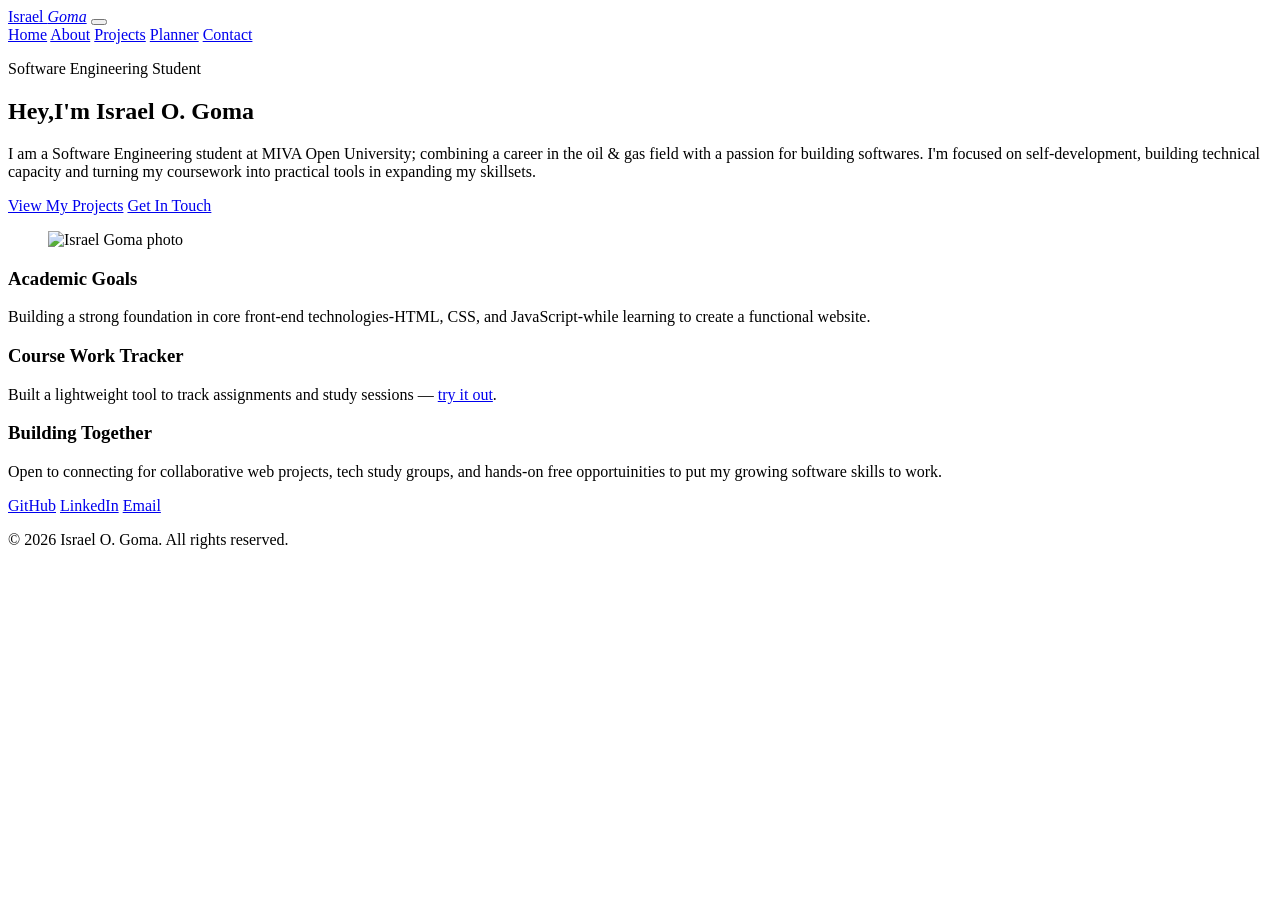
==== commit b7ce006b: "Add files via upload" ====
--- a/index.html
+++ b/index.html
@@ -5,7 +5,7 @@
   <meta name="viewport" content="width=device-width, initial-scale=1.0" />
   <title>Israel O. Goma — Software Engineering Student</title>
   <meta name="description" content="Portfolio of Israel Goma, a software engineering student — projects, profile, academic organizer, and contact." />
-  <link rel="stylesheet" href="main.css" />
+  <link rel="stylesheet" href="assets/styles/main.css" />
 </head>
 <body>
   <header class="site-nav">
@@ -31,9 +31,9 @@
       <div class="wrap intro-banner__grid">
         <div class="intro-banner__text">
           <p class="kicker">Software Engineering Student</p>
-          <h1>Hi, I'm Israel O. Goma.</h1>
+          <h1>Hey,I'm<span style="white-space: nowrap;"> Israel O. Goma</span></h1>
           <p class="lede">
-            I am a Software Engineering student; balancing my academic studies with a demanding career in the oil & gas field. I focus on enhancing my technical capacity and self-development, turning my coursework into practical tool in expanding my skillset.
+            I am a Software Engineering student at MIVA Open University; combining a career in the oil & gas field with a passion for building softwares. I'm focused on self-development, building technical capacity and turning my coursework into practical tools in expanding my skillsets.
           </p>
           <div class="intro-banner__actions">
             <a href="work.html" class="action action--solid">View My Projects</a>
@@ -42,7 +42,7 @@
         </div>
         <figure class="intro-banner__portrait">
           <div class="frame">
-            <img src="assets/media/my-photo.jpg" alt="Israel O. Goma Professional photo" width="480" height="720" />
+            <img src="assets/media/my-photo.jpg" alt="Israel Goma photo" width="480" height="720"/>
           </div>
         </figure>
       </div>
@@ -51,19 +51,19 @@
     <section class="feature-row">
       <div class="wrap feature-row__grid">
         <article class="info-card reveal-on-scroll">
-          <h3 class="info-card__title">Currently Learning</h3>
+          <h3 class="info-card__title">Academic Goals</h3>
           <p>Building a strong foundation in core front-end technologies-HTML, CSS, and JavaScript-while learning to create a functional website.</p>
         </article>
         <article class="info-card reveal-on-scroll">
-          <h3 class="info-card__title">Academic Organizer</h3>
+          <h3 class="info-card__title">Course Work Tracker</h3>
           <p>
             Built a lightweight tool to track assignments and study sessions —
             <a href="organizer.html">try it out</a>.
           </p>
         </article>
         <article class="info-card reveal-on-scroll">
-          <h3 class="info-card__title">Open to Opportunities</h3>
-          <p>Open to connecting for collabortive web projects, tech study groups, and hands-on free opportuinities to put my growing software skills to work.</p>
+          <h3 class="info-card__title">Building Together</h3>
+          <p>Open to connecting for collaborative web projects, tech study groups, and hands-on free opportuinities to put my growing software skills to work.</p>
         </article>
       </div>
     </section>
@@ -80,7 +80,7 @@
     </div>
   </footer>
 
-  <script src="navigation.js"></script>
-  <script src="motion.js"></script>
+  <script src="assets/scripts/navigation.js"></script>
+  <script src="assets/scripts/motion.js"></script>
 </body>
 </html>
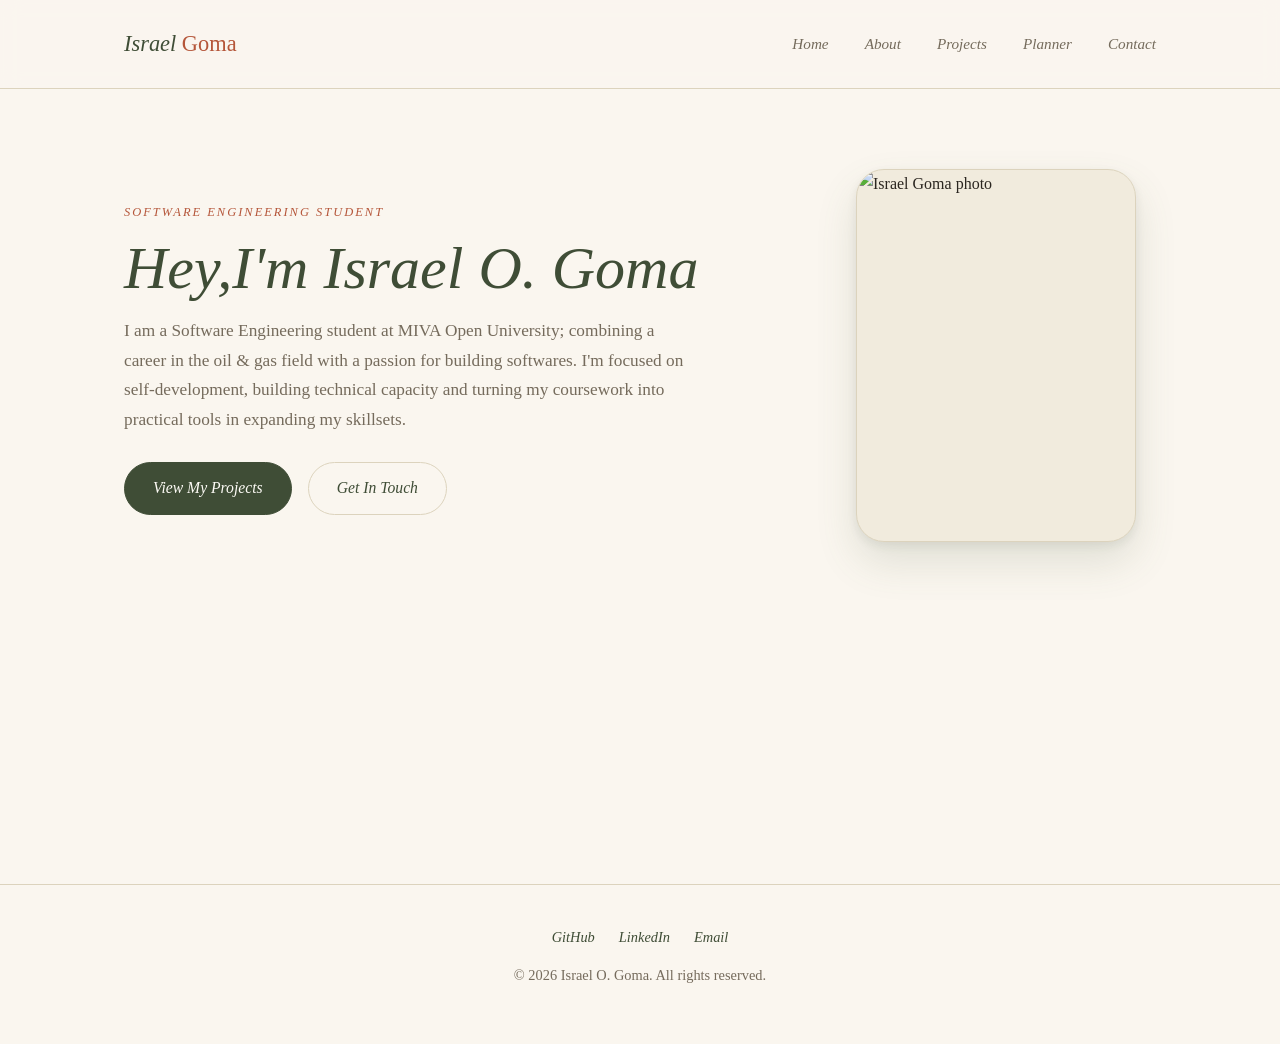
==== commit d752ee28: "Update index.html" ====
--- a/index.html
+++ b/index.html
@@ -5,7 +5,7 @@
   <meta name="viewport" content="width=device-width, initial-scale=1.0" />
   <title>Israel O. Goma — Software Engineering Student</title>
   <meta name="description" content="Portfolio of Israel Goma, a software engineering student — projects, profile, academic organizer, and contact." />
-  <link rel="stylesheet" href="assets/styles/main.css" />
+  <link rel="stylesheet" href="main.css" />
 </head>
 <body>
   <header class="site-nav">
--- a/main.css
+++ b/main.css
@@ -0,0 +1,1126 @@
+/* Design tokens */
+:root {
+  --paper: #faf6ef;
+  --panel: #f1ebdd;
+  --panel-tint: #eef1e6;
+  --line: #dcd3bd;
+  --ink: #2b2620;
+  --ink-soft: #756b5c;
+  --brand: #5c6e4e;
+  --brand-deep: #3f4d36;
+  --brand-alt: #b5563a;
+  --ok: #4d7c4a;
+  --warn: #b5813a;
+  --bad: #b5423a;
+
+  --type-display: "Iowan Old Style", "Palatino Linotype", Georgia, "Times New Roman", serif;
+  --type-body: Georgia, "Iowan Old Style", "Palatino Linotype", "Times New Roman", serif;
+
+  --edge-sm: 999px;
+  --edge-md: 22px;
+  --edge-lg: 28px;
+
+  --pop: 0 1px 2px rgba(43, 38, 32, 0.06), 0 10px 24px rgba(43, 38, 32, 0.08);
+  --pop-lg: 0 4px 10px rgba(43, 38, 32, 0.08), 0 20px 40px rgba(92, 110, 78, 0.16);
+
+  --measure: 1080px;
+}
+
+/* Reset */
+*,
+*::before,
+*::after {
+  box-sizing: border-box;
+}
+
+html,
+body {
+  margin: 0;
+  padding: 0;
+}
+
+img {
+  max-width: 100%;
+  display: block;
+}
+
+a {
+  color: inherit;
+  text-decoration: none;
+}
+
+ul {
+  list-style: none;
+  margin: 0;
+  padding: 0;
+}
+
+button,
+input,
+textarea,
+select {
+  font: inherit;
+  color: inherit;
+}
+
+table {
+  border-collapse: collapse;
+}
+
+figure {
+  margin: 0;
+}
+
+/* Base */
+body {
+  font-family: var(--type-body);
+  background: var(--paper);
+  color: var(--ink);
+  line-height: 1.7;
+  -webkit-font-smoothing: antialiased;
+}
+
+.wrap {
+  width: 100%;
+  max-width: var(--measure);
+  margin: 0 auto;
+  padding: 0 1.5rem;
+}
+
+main {
+  display: block;
+  min-height: calc(100vh - 88px - 140px);
+}
+
+h1,
+h2,
+h3 {
+  font-family: var(--type-display);
+  line-height: 1.2;
+  font-weight: 400;
+  letter-spacing: 0;
+  margin: 0 0 0.75rem;
+  color: var(--brand-deep);
+}
+
+h1 {
+  font-size: clamp(2.4rem, 5vw, 3.75rem);
+  font-style: italic;
+}
+
+h2 {
+  font-size: clamp(1.5rem, 3.5vw, 2rem);
+}
+
+p {
+  color: var(--ink-soft);
+  margin: 0 0 1rem;
+}
+
+section {
+  padding: 4rem 0;
+}
+
+/* Shared pieces */
+.kicker {
+  display: inline-block;
+  font-family: var(--type-body);
+  font-size: 0.78rem;
+  letter-spacing: 0.16em;
+  text-transform: uppercase;
+  color: var(--brand-alt);
+  font-weight: 400;
+  font-style: italic;
+  margin-bottom: 0.6rem;
+}
+
+.action {
+  display: inline-flex;
+  align-items: center;
+  gap: 0.5rem;
+  padding: 0.75rem 1.75rem;
+  border-radius: var(--edge-sm);
+  font-family: var(--type-body);
+  font-weight: 400;
+  font-style: italic;
+  font-size: 0.98rem;
+  border: 1px solid var(--line);
+  cursor: pointer;
+  transition: background 0.2s ease, color 0.2s ease, transform 0.2s ease, box-shadow 0.2s ease, border-color 0.2s ease;
+}
+
+.action:hover {
+  transform: translateY(-2px);
+  box-shadow: var(--pop);
+}
+
+.action--solid {
+  background: var(--brand-deep);
+  border-color: var(--brand-deep);
+  color: #fdfbf6;
+}
+
+.action--solid:hover {
+  background: var(--brand);
+  border-color: var(--brand);
+}
+
+.action--ghost {
+  background: transparent;
+  color: var(--brand-deep);
+}
+
+.action--ghost:hover {
+  background: var(--panel-tint);
+  border-color: var(--brand);
+}
+
+.chip {
+  display: inline-block;
+  font-family: var(--type-body);
+  font-style: italic;
+  font-size: 0.78rem;
+  font-weight: 400;
+  padding: 0.3rem 0.85rem;
+  border-radius: var(--edge-sm);
+  background: var(--panel-tint);
+  color: var(--brand-deep);
+  border: 1px solid var(--line);
+}
+
+.visually-hidden {
+  position: absolute;
+  width: 1px;
+  height: 1px;
+  overflow: hidden;
+  clip: rect(0 0 0 0);
+  white-space: nowrap;
+}
+
+/* Motion */
+@media (prefers-reduced-motion: no-preference) {
+  @keyframes rise-in {
+    from {
+      opacity: 0;
+      transform: translateY(18px);
+    }
+    to {
+      opacity: 1;
+      transform: none;
+    }
+  }
+
+  .reveal-on-scroll {
+    opacity: 0;
+    transform: translateY(18px);
+    transition: opacity 0.6s ease, transform 0.6s ease;
+  }
+
+  .reveal-on-scroll.is-shown {
+    opacity: 1;
+    transform: none;
+  }
+}
+
+/* Site navigation */
+.site-nav {
+  position: sticky;
+  top: 0;
+  z-index: 100;
+  background: rgba(250, 246, 239, 0.9);
+  backdrop-filter: blur(10px);
+  border-bottom: 1px solid var(--line);
+}
+
+.site-nav__inner {
+  display: flex;
+  align-items: center;
+  justify-content: space-between;
+  height: 88px;
+}
+
+.site-nav__brand {
+  font-family: var(--type-display);
+  font-weight: 400;
+  font-style: italic;
+  font-size: 1.4rem;
+  letter-spacing: 0;
+  color: var(--brand-deep);
+}
+
+.site-nav__brand em {
+  font-style: normal;
+  color: var(--brand-alt);
+}
+
+.site-nav__toggle {
+  display: none;
+  flex-direction: column;
+  justify-content: center;
+  gap: 5px;
+  width: 36px;
+  height: 36px;
+  background: transparent;
+  border: 1px solid var(--line);
+  border-radius: var(--edge-sm);
+  cursor: pointer;
+}
+
+.site-nav__toggle span {
+  display: block;
+  width: 18px;
+  height: 1px;
+  margin: 0 auto;
+  background: var(--ink);
+  transition: transform 0.2s ease, opacity 0.2s ease;
+}
+
+.site-nav__menu {
+  display: flex;
+  align-items: center;
+  gap: 2.25rem;
+}
+
+.site-nav__menu a {
+  font-family: var(--type-body);
+  font-size: 0.95rem;
+  font-style: italic;
+  font-weight: 400;
+  color: var(--ink-soft);
+  padding: 0.35rem 0;
+  border-bottom: 1px solid transparent;
+  transition: color 0.2s ease, border-color 0.2s ease;
+}
+
+.site-nav__menu a:hover {
+  color: var(--brand-deep);
+}
+
+.site-nav__menu a.is-active {
+  color: var(--brand-deep);
+  border-bottom-color: var(--brand-alt);
+}
+
+@media (max-width: 640px) {
+  .site-nav__toggle {
+    display: flex;
+  }
+
+  .site-nav__menu {
+    position: absolute;
+    top: 88px;
+    left: 0;
+    right: 0;
+    flex-direction: column;
+    align-items: flex-start;
+    gap: 0;
+    background: var(--paper);
+    border-bottom: 1px solid var(--line);
+    max-height: 0;
+    overflow: hidden;
+    transition: max-height 0.3s ease;
+  }
+
+  .site-nav__menu.is-open {
+    max-height: 320px;
+  }
+
+  .site-nav__menu a {
+    width: 100%;
+    padding: 0.9rem 1.5rem;
+    border-bottom: 1px solid var(--panel);
+    border-left: 2px solid transparent;
+  }
+
+  .site-nav__menu a.is-active {
+    border-bottom: 1px solid var(--panel);
+    border-left-color: var(--brand-alt);
+  }
+
+  .site-nav__toggle.is-open span:nth-child(1) {
+    transform: translateY(7px) rotate(45deg);
+  }
+
+  .site-nav__toggle.is-open span:nth-child(2) {
+    opacity: 0;
+  }
+
+  .site-nav__toggle.is-open span:nth-child(3) {
+    transform: translateY(-7px) rotate(-45deg);
+  }
+}
+
+/* Site footer */
+.site-foot {
+  border-top: 1px solid var(--line);
+  padding: 2.5rem 0;
+  text-align: center;
+  color: var(--ink-soft);
+  font-size: 0.9rem;
+}
+
+.site-foot a {
+  color: var(--brand-deep);
+  font-weight: 400;
+  font-style: italic;
+}
+
+.site-foot a:hover {
+  color: var(--brand-alt);
+}
+
+.site-foot__links {
+  display: flex;
+  justify-content: center;
+  gap: 1.5rem;
+  margin-bottom: 0.85rem;
+  font-family: var(--type-body);
+}
+
+/* Home: intro banner + feature row */
+.intro-banner {
+  padding: 5rem 0 4.5rem;
+}
+
+.intro-banner__grid {
+  display: grid;
+  grid-template-columns: minmax(0, 1fr) minmax(0, 320px);
+  align-items: center;
+  gap: 3.5rem;
+}
+
+.intro-banner__text {
+  max-width: 560px;
+  animation: rise-in 0.6s ease both;
+}
+
+.intro-banner__text .lede {
+  font-size: 1.08rem;
+  max-width: 560px;
+}
+
+.intro-banner__actions {
+  display: flex;
+  gap: 1rem;
+  margin-top: 1.75rem;
+  flex-wrap: wrap;
+}
+
+.intro-banner__portrait {
+  display: flex;
+  justify-content: center;
+  animation: rise-in 0.6s ease 0.15s both;
+}
+
+.intro-banner__portrait .frame {
+  width: 100%;
+  max-width: 280px;
+  aspect-ratio: 3 / 4;
+  border-radius: var(--edge-lg);
+  border: 1px solid var(--line);
+  box-shadow: var(--pop-lg);
+  overflow: hidden;
+  background: var(--panel);
+}
+
+.intro-banner__portrait img {
+  width: 100%;
+  height: 100%;
+  object-fit: cover;
+}
+
+@media (max-width: 760px) {
+  .intro-banner__grid {
+    grid-template-columns: 1fr;
+    text-align: center;
+    gap: 2.5rem;
+  }
+
+  .intro-banner__text {
+    max-width: none;
+  }
+
+  .intro-banner__text .lede {
+    margin-left: auto;
+    margin-right: auto;
+  }
+
+  .intro-banner__actions {
+    justify-content: center;
+  }
+
+  .intro-banner__portrait {
+    order: -1;
+  }
+
+  .intro-banner__portrait .frame {
+    max-width: 200px;
+  }
+}
+
+.feature-row {
+  padding-top: 0;
+}
+
+.feature-row__grid {
+  display: grid;
+  grid-template-columns: repeat(auto-fit, minmax(220px, 1fr));
+  gap: 1.75rem;
+}
+
+.feature-row__grid .info-card:nth-child(1) {
+  transition-delay: 0s;
+}
+
+.feature-row__grid .info-card:nth-child(2) {
+  transition-delay: 0.1s;
+}
+
+.feature-row__grid .info-card:nth-child(3) {
+  transition-delay: 0.2s;
+}
+
+.info-card {
+  background: #fffdf8;
+  border: 1px solid var(--line);
+  border-radius: var(--edge-md);
+  padding: 2rem;
+  box-shadow: var(--pop);
+  transition: transform 0.25s ease, box-shadow 0.25s ease, border-color 0.25s ease;
+}
+
+.info-card:hover {
+  transform: translateY(-4px);
+  box-shadow: var(--pop-lg);
+  border-color: var(--brand);
+}
+
+.info-card__title {
+  font-family: var(--type-display);
+  font-size: 1.2rem;
+  font-style: italic;
+  font-weight: 400;
+  margin-bottom: 0.5rem;
+  color: var(--brand-deep);
+}
+
+.info-card p {
+  margin: 0;
+}
+
+.info-card a {
+  color: var(--brand-alt);
+  font-weight: 400;
+  border-bottom: 1px solid currentColor;
+}
+
+/* Profile page */
+.profile-hero {
+  padding-bottom: 1.5rem;
+}
+
+.profile-hero__grid {
+  display: grid;
+  grid-template-columns: minmax(0, 1fr) minmax(0, 240px);
+  align-items: center;
+  gap: 2.75rem;
+}
+
+.profile-hero__text {
+  max-width: 640px;
+  animation: rise-in 0.6s ease both;
+}
+
+.profile-hero__text .lede {
+  max-width: 640px;
+  font-size: 1.05rem;
+}
+
+.profile-hero__portrait {
+  justify-self: center;
+  animation: rise-in 0.6s ease 0.15s both;
+}
+
+.profile-hero__portrait .frame {
+  width: 100%;
+  max-width: 200px;
+  aspect-ratio: 3 / 4;
+  border-radius: var(--edge-lg);
+  border: 1px solid var(--line);
+  box-shadow: var(--pop-lg);
+  overflow: hidden;
+  background: var(--panel);
+}
+
+.profile-hero__portrait img {
+  width: 100%;
+  height: 100%;
+  object-fit: cover;
+}
+
+@media (max-width: 700px) {
+  .profile-hero__grid {
+    grid-template-columns: 1fr;
+    text-align: center;
+    gap: 2rem;
+  }
+
+  .profile-hero__text {
+    max-width: none;
+  }
+
+  .profile-hero__text .lede {
+    margin-left: auto;
+    margin-right: auto;
+  }
+
+  .profile-hero__portrait {
+    order: -1;
+    max-width: 160px;
+    margin: 0 auto;
+  }
+}
+
+.detail-section {
+  padding-top: 0;
+}
+
+.detail-grid {
+  display: grid;
+  grid-template-columns: repeat(auto-fit, minmax(240px, 1fr));
+  gap: 1.75rem;
+  align-items: start;
+}
+
+.detail-grid .detail-card:nth-child(1) {
+  transition-delay: 0s;
+}
+
+.detail-grid .detail-card:nth-child(2) {
+  transition-delay: 0.1s;
+}
+
+.detail-grid .detail-card:nth-child(3) {
+  transition-delay: 0.2s;
+}
+
+.detail-card {
+  background: #fffdf8;
+  border: 1px solid var(--line);
+  border-radius: var(--edge-md);
+  padding: 2rem;
+  box-shadow: var(--pop);
+  transition: transform 0.25s ease, box-shadow 0.25s ease, border-color 0.25s ease;
+}
+
+.detail-card:hover {
+  transform: translateY(-4px);
+  box-shadow: var(--pop-lg);
+  border-color: var(--brand);
+}
+
+.detail-card h2 {
+  font-size: 1.25rem;
+  font-style: italic;
+}
+
+.detail-card__list li {
+  display: flex;
+  flex-direction: column;
+  gap: 0.15rem;
+}
+
+.detail-card__meta {
+  color: var(--ink-soft);
+  font-size: 0.85rem;
+  font-style: italic;
+}
+
+.chip-row {
+  display: flex;
+  flex-wrap: wrap;
+  gap: 0.5rem;
+}
+
+.course-table {
+  padding-top: 0;
+}
+
+.course-table__frame {
+  overflow-x: auto;
+  margin-top: 0.85rem;
+  border: 1px solid var(--line);
+  border-radius: var(--edge-md);
+  background: #fffdf8;
+}
+
+.course-table table {
+  width: 100%;
+  border-collapse: collapse;
+  font-size: 0.92rem;
+}
+
+.course-table caption {
+  caption-side: top;
+  text-align: left;
+  color: var(--ink-soft);
+  font-size: 0.82rem;
+  font-style: italic;
+  padding: 0.9rem 1rem 0;
+}
+
+.course-table th,
+.course-table td {
+  text-align: left;
+  padding: 0.75rem 1rem;
+  border-bottom: 1px solid var(--panel);
+}
+
+.course-table th {
+  font-family: var(--type-display);
+  color: var(--brand-deep);
+  background: var(--panel-tint);
+  font-size: 0.74rem;
+  font-style: italic;
+  text-transform: uppercase;
+  letter-spacing: 0.06em;
+}
+
+.motivation-block {
+  padding-top: 0;
+}
+
+.motivation-block .lede {
+  max-width: 640px;
+}
+
+.motivation-block__frame {
+  position: relative;
+  width: 100%;
+  max-width: 720px;
+  aspect-ratio: 16 / 9;
+  border-radius: var(--edge-md);
+  overflow: hidden;
+  border: 1px solid var(--line);
+  box-shadow: var(--pop-lg);
+  background: #000000;
+}
+
+.motivation-block__frame video {
+  position: absolute;
+  inset: 0;
+  width: 100%;
+  height: 100%;
+  object-fit: cover;
+}
+
+/* Work page */
+.work-intro {
+  padding-bottom: 1.5rem;
+}
+
+.work-intro .lede {
+  max-width: 640px;
+}
+
+.work-list {
+  padding-top: 0;
+}
+
+.work-grid {
+  display: grid;
+  grid-template-columns: repeat(auto-fit, minmax(280px, 1fr));
+  gap: 1.75rem;
+}
+
+.work-item {
+  display: flex;
+  flex-direction: column;
+  background: #fffdf8;
+  border: 1px solid var(--line);
+  border-radius: var(--edge-md);
+  padding: 2rem;
+  box-shadow: var(--pop);
+  transition: transform 0.25s ease, box-shadow 0.25s ease, border-color 0.25s ease;
+}
+
+.work-item:hover {
+  transform: translateY(-4px);
+  box-shadow: var(--pop-lg);
+  border-color: var(--brand);
+}
+
+.work-item__thumb {
+  display: flex;
+  align-items: center;
+  justify-content: center;
+  height: 130px;
+  border-radius: var(--edge-md);
+  background: var(--panel-tint);
+  border: 1px dashed var(--brand);
+  color: var(--brand-deep);
+  font-family: var(--type-display);
+  font-size: 1.5rem;
+  font-style: italic;
+  font-weight: 400;
+  margin-bottom: 1.4rem;
+}
+
+.work-item h2 {
+  font-size: 1.3rem;
+}
+
+.work-item__note {
+  font-size: 0.85rem;
+  font-style: italic;
+}
+
+.work-item__tags {
+  display: flex;
+  flex-wrap: wrap;
+  gap: 0.4rem;
+  margin: 0.5rem 0 1.4rem;
+}
+
+.work-item__tags .chip:nth-child(2n) {
+  background: #f3e6df;
+  color: var(--brand-alt);
+  border-color: var(--brand-alt);
+}
+
+.work-item__links {
+  display: flex;
+  gap: 0.75rem;
+  margin-top: auto;
+  flex-wrap: wrap;
+}
+
+/* Organizer (planner) page */
+.organizer-intro {
+  padding-bottom: 1rem;
+}
+
+.organizer-intro .lede {
+  max-width: 600px;
+}
+
+.organizer-app {
+  padding-top: 0;
+}
+
+.organizer-form {
+  display: flex;
+  flex-wrap: wrap;
+  align-items: center;
+  gap: 0.85rem;
+  margin-bottom: 1.75rem;
+}
+
+.organizer-form input,
+.organizer-form select {
+  padding: 0.7rem 1rem;
+  border-radius: var(--edge-sm);
+  border: 1px solid var(--line);
+  background: #fffdf8;
+  color: var(--ink);
+}
+
+.organizer-form input[type="text"] {
+  flex: 2 1 220px;
+}
+
+.organizer-form input[type="date"],
+.organizer-form select {
+  flex: 1 1 140px;
+}
+
+.organizer-form button {
+  flex: 0 0 auto;
+}
+
+.organizer-form input:focus,
+.organizer-form select:focus {
+  outline: none;
+  border-color: var(--brand);
+  box-shadow: 0 0 0 3px rgba(92, 110, 78, 0.15);
+}
+
+@media (max-width: 720px) {
+  .organizer-form input,
+  .organizer-form select,
+  .organizer-form button {
+    flex-basis: 100%;
+  }
+}
+
+.organizer-toolbar {
+  display: flex;
+  align-items: center;
+  justify-content: space-between;
+  flex-wrap: wrap;
+  gap: 0.75rem;
+  margin-bottom: 1.1rem;
+}
+
+.organizer-filters {
+  display: flex;
+  gap: 0.5rem;
+}
+
+.filter-chip {
+  padding: 0.45rem 1.05rem;
+  border-radius: var(--edge-sm);
+  border: 1px solid var(--line);
+  background: #fffdf8;
+  color: var(--ink-soft);
+  font-family: var(--type-body);
+  font-size: 0.82rem;
+  font-style: italic;
+  font-weight: 400;
+  cursor: pointer;
+  transition: background 0.2s ease, color 0.2s ease, border-color 0.2s ease;
+}
+
+.filter-chip.is-active {
+  background: var(--brand-deep);
+  border-color: var(--brand-deep);
+  color: #fdfbf6;
+}
+
+.organizer-list {
+  display: flex;
+  flex-direction: column;
+  gap: 0.7rem;
+}
+
+.organizer-item {
+  display: flex;
+  align-items: center;
+  gap: 0.9rem;
+  padding: 1rem 1.15rem;
+  background: #fffdf8;
+  border: 1px solid var(--line);
+  border-radius: var(--edge-md);
+  box-shadow: var(--pop);
+}
+
+.organizer-item.is-done .organizer-item__title {
+  text-decoration: line-through;
+  color: var(--ink-soft);
+}
+
+.organizer-item__check {
+  width: 18px;
+  height: 18px;
+  accent-color: var(--brand);
+  flex-shrink: 0;
+}
+
+.organizer-item__body {
+  flex: 1;
+  min-width: 0;
+}
+
+.organizer-item__title {
+  font-weight: 400;
+  word-break: break-word;
+}
+
+.organizer-item__meta {
+  display: flex;
+  gap: 0.6rem;
+  align-items: center;
+  margin-top: 0.25rem;
+  font-family: var(--type-body);
+  font-style: italic;
+  font-size: 0.8rem;
+  color: var(--ink-soft);
+}
+
+.priority-flag {
+  font-size: 0.7rem;
+  font-weight: 400;
+  font-style: normal;
+  text-transform: uppercase;
+  letter-spacing: 0.04em;
+  padding: 0.15rem 0.6rem;
+  border-radius: var(--edge-sm);
+  border: 1px solid transparent;
+}
+
+.priority-flag--high {
+  background: #f6e2df;
+  color: var(--bad);
+  border-color: var(--bad);
+}
+
+.priority-flag--medium {
+  background: #f4ecdc;
+  color: var(--warn);
+  border-color: var(--warn);
+}
+
+.priority-flag--low {
+  background: #e7efe1;
+  color: var(--ok);
+  border-color: var(--ok);
+}
+
+.organizer-item__due.is-late {
+  color: var(--bad);
+  font-weight: 700;
+}
+
+.organizer-item__remove {
+  background: transparent;
+  border: none;
+  color: var(--ink-soft);
+  cursor: pointer;
+  font-size: 1.1rem;
+  line-height: 1;
+  padding: 0.3rem;
+  flex-shrink: 0;
+}
+
+.organizer-item__remove:hover {
+  color: var(--bad);
+}
+
+.organizer-empty {
+  display: none;
+  text-align: center;
+  padding: 2.5rem 0;
+  color: var(--ink-soft);
+  font-style: italic;
+}
+
+.organizer-empty.is-shown {
+  display: block;
+}
+
+/* Reach (contact) page */
+.reach-intro .lede {
+  max-width: 560px;
+}
+
+.reach-form {
+  display: grid;
+  gap: 1.1rem;
+  max-width: 560px;
+  margin-top: 1.75rem;
+}
+
+.reach-field {
+  display: flex;
+  flex-direction: column;
+  gap: 0.4rem;
+}
+
+.reach-field label {
+  font-family: var(--type-body);
+  font-size: 0.85rem;
+  font-style: italic;
+  font-weight: 400;
+  color: var(--brand-deep);
+}
+
+.reach-field input,
+.reach-field textarea {
+  padding: 0.7rem 1rem;
+  border-radius: var(--edge-md);
+  border: 1px solid var(--line);
+  background: #fffdf8;
+  color: var(--ink);
+  font-family: inherit;
+  font-size: 0.98rem;
+}
+
+.reach-field textarea {
+  min-height: 130px;
+  resize: vertical;
+}
+
+.reach-field input:focus,
+.reach-field textarea:focus {
+  outline: none;
+  border-color: var(--brand);
+  box-shadow: 0 0 0 3px rgba(92, 110, 78, 0.15);
+}
+
+.reach-field.has-issue input,
+.reach-field.has-issue textarea {
+  border-color: var(--bad);
+}
+
+.reach-field__note {
+  min-height: 1rem;
+  font-size: 0.8rem;
+  color: var(--bad);
+  font-weight: 600;
+  font-style: italic;
+}
+
+.reach-status {
+  min-height: 1.2rem;
+  margin-top: 0.3rem;
+  font-family: var(--type-body);
+  font-size: 0.9rem;
+  font-style: italic;
+  font-weight: 400;
+}
+
+.reach-status.is-good {
+  color: var(--ok);
+}
+
+.reach-status.is-bad {
+  color: var(--bad);
+}
+
+.reach-divider {
+  margin: 3rem 0 1.75rem;
+  border: none;
+  border-top: 1px solid var(--line);
+}
+
+.reach-cards {
+  display: grid;
+  grid-template-columns: repeat(auto-fit, minmax(240px, 1fr));
+  gap: 1.75rem;
+}
+
+.reach-card {
+  background: #fffdf8;
+  border: 1px solid var(--line);
+  border-radius: var(--edge-md);
+  padding: 2rem;
+  box-shadow: var(--pop);
+  transition: transform 0.25s ease, box-shadow 0.25s ease, border-color 0.25s ease;
+}
+
+.reach-card:hover {
+  transform: translateY(-4px);
+  box-shadow: var(--pop-lg);
+  border-color: var(--brand);
+}
+
+.reach-card h2 {
+  font-size: 1.15rem;
+  font-style: italic;
+}
+
+.reach-card__actions {
+  display: flex;
+  flex-wrap: wrap;
+  gap: 0.75rem;
+  margin-top: 0.5rem;
+}
+
+.copy-status {
+  min-height: 1.2rem;
+  margin: 0.5rem 0 0;
+  font-size: 0.85rem;
+  font-weight: 400;
+  font-style: italic;
+  color: var(--ok);
+}
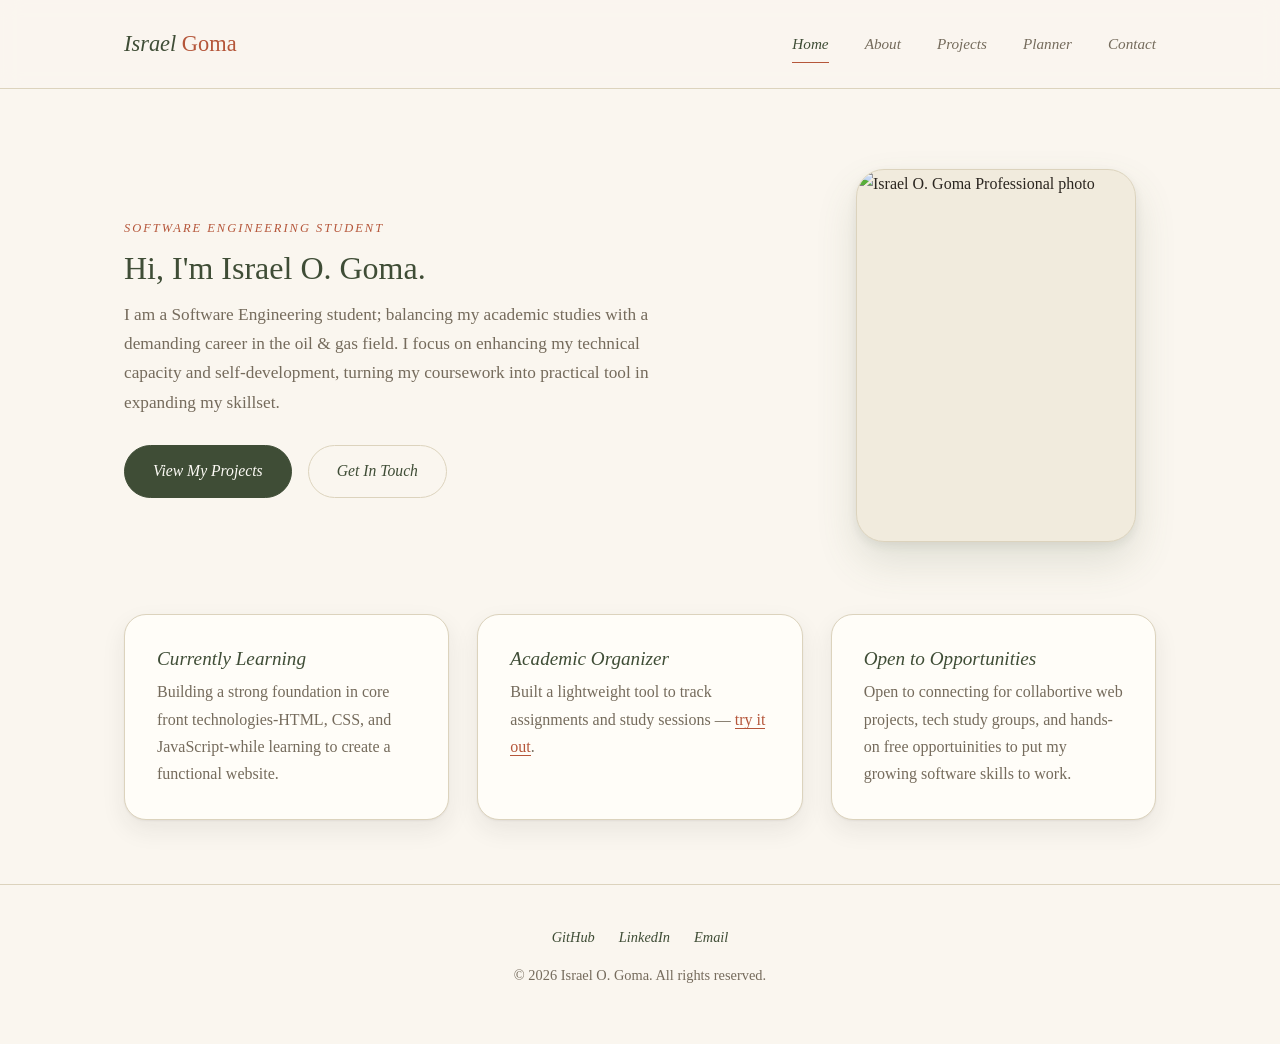
==== commit 8e6e2198: "Update index.html" ====
--- a/index.html
+++ b/index.html
@@ -31,9 +31,9 @@
       <div class="wrap intro-banner__grid">
         <div class="intro-banner__text">
           <p class="kicker">Software Engineering Student</p>
-          <h1>Hey,I'm<span style="white-space: nowrap;"> Israel O. Goma</span></h1>
+          <h2>Hi, I'm Israel O. Goma.</h2>
           <p class="lede">
-            I am a Software Engineering student at MIVA Open University; combining a career in the oil & gas field with a passion for building softwares. I'm focused on self-development, building technical capacity and turning my coursework into practical tools in expanding my skillsets.
+            I am a Software Engineering student; balancing my academic studies with a demanding career in the oil & gas field. I focus on enhancing my technical capacity and self-development, turning my coursework into practical tool in expanding my skillset.
           </p>
           <div class="intro-banner__actions">
             <a href="work.html" class="action action--solid">View My Projects</a>
@@ -42,7 +42,7 @@
         </div>
         <figure class="intro-banner__portrait">
           <div class="frame">
-            <img src="assets/media/my-photo.jpg" alt="Israel Goma photo" width="480" height="720"/>
+            <img src="assets/media/my-photo.jpg" alt="Israel O. Goma Professional photo" width="480" height="720" />
           </div>
         </figure>
       </div>
@@ -51,19 +51,19 @@
     <section class="feature-row">
       <div class="wrap feature-row__grid">
         <article class="info-card reveal-on-scroll">
-          <h3 class="info-card__title">Academic Goals</h3>
-          <p>Building a strong foundation in core front-end technologies-HTML, CSS, and JavaScript-while learning to create a functional website.</p>
+          <h3 class="info-card__title">Currently Learning</h3>
+          <p>Building a strong foundation in core front technologies-HTML, CSS, and JavaScript-while learning to create a functional website.</p>
         </article>
         <article class="info-card reveal-on-scroll">
-          <h3 class="info-card__title">Course Work Tracker</h3>
+          <h3 class="info-card__title">Academic Organizer</h3>
           <p>
             Built a lightweight tool to track assignments and study sessions —
             <a href="organizer.html">try it out</a>.
           </p>
         </article>
         <article class="info-card reveal-on-scroll">
-          <h3 class="info-card__title">Building Together</h3>
-          <p>Open to connecting for collaborative web projects, tech study groups, and hands-on free opportuinities to put my growing software skills to work.</p>
+          <h3 class="info-card__title">Open to Opportunities</h3>
+          <p>Open to connecting for collabortive web projects, tech study groups, and hands-on free opportuinities to put my growing software skills to work.</p>
         </article>
       </div>
     </section>
@@ -80,7 +80,7 @@
     </div>
   </footer>
 
-  <script src="assets/scripts/navigation.js"></script>
-  <script src="assets/scripts/motion.js"></script>
+  <script src="navigation.js"></script>
+  <script src="motion.js"></script>
 </body>
 </html>
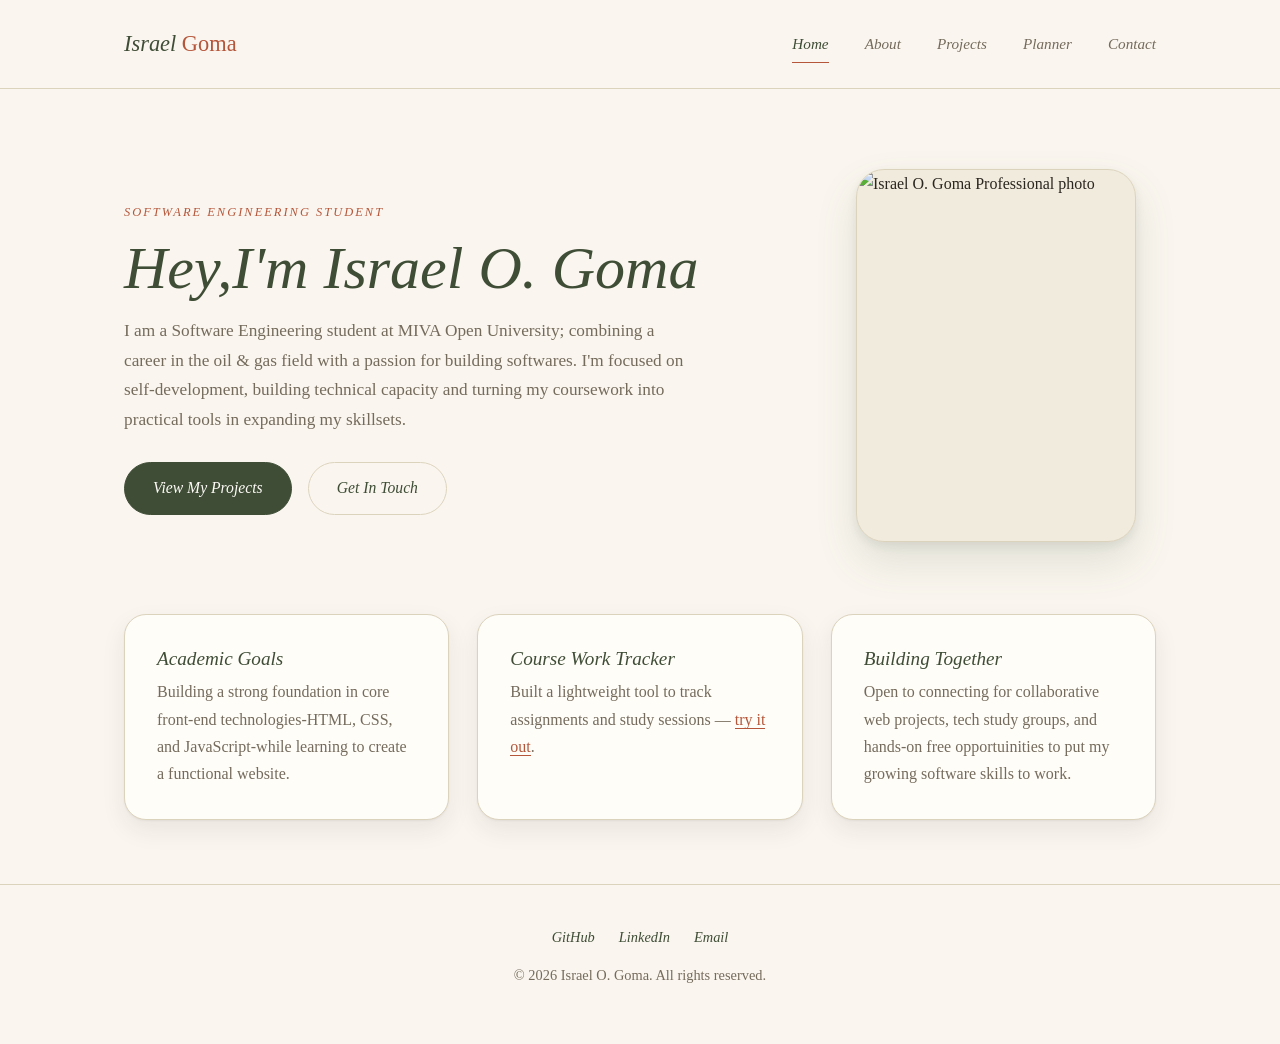
==== commit 21b79df3: "Update index.html" ====
--- a/index.html
+++ b/index.html
@@ -31,9 +31,9 @@
       <div class="wrap intro-banner__grid">
         <div class="intro-banner__text">
           <p class="kicker">Software Engineering Student</p>
-          <h2>Hi, I'm Israel O. Goma.</h2>
+          <h1>Hey,I'm<span style="white-space: nowrap;"> Israel O. Goma</span></h1>
           <p class="lede">
-            I am a Software Engineering student; balancing my academic studies with a demanding career in the oil & gas field. I focus on enhancing my technical capacity and self-development, turning my coursework into practical tool in expanding my skillset.
+           I am a Software Engineering student at MIVA Open University; combining a career in the oil & gas field with a passion for building softwares. I'm focused on self-development, building technical capacity and turning my coursework into practical tools in expanding my skillsets.
           </p>
           <div class="intro-banner__actions">
             <a href="work.html" class="action action--solid">View My Projects</a>
@@ -51,19 +51,19 @@
     <section class="feature-row">
       <div class="wrap feature-row__grid">
         <article class="info-card reveal-on-scroll">
-          <h3 class="info-card__title">Currently Learning</h3>
-          <p>Building a strong foundation in core front technologies-HTML, CSS, and JavaScript-while learning to create a functional website.</p>
+          <h3 class="info-card__title">Academic Goals</h3>
+          <p>Building a strong foundation in core front-end technologies-HTML, CSS, and JavaScript-while learning to create a functional website.</p>
         </article>
         <article class="info-card reveal-on-scroll">
-          <h3 class="info-card__title">Academic Organizer</h3>
+          <h3 class="info-card__title">Course Work Tracker</h3>
           <p>
             Built a lightweight tool to track assignments and study sessions —
             <a href="organizer.html">try it out</a>.
           </p>
         </article>
         <article class="info-card reveal-on-scroll">
-          <h3 class="info-card__title">Open to Opportunities</h3>
-          <p>Open to connecting for collabortive web projects, tech study groups, and hands-on free opportuinities to put my growing software skills to work.</p>
+          <h3 class="info-card__title">Building Together</h3>
+          <p>Open to connecting for collaborative web projects, tech study groups, and hands-on free opportuinities to put my growing software skills to work.</p>
         </article>
       </div>
     </section>
--- a/main.css
+++ b/main.css
@@ -1123,4 +1123,4 @@
   font-weight: 400;
   font-style: italic;
   color: var(--ok);
-}+}
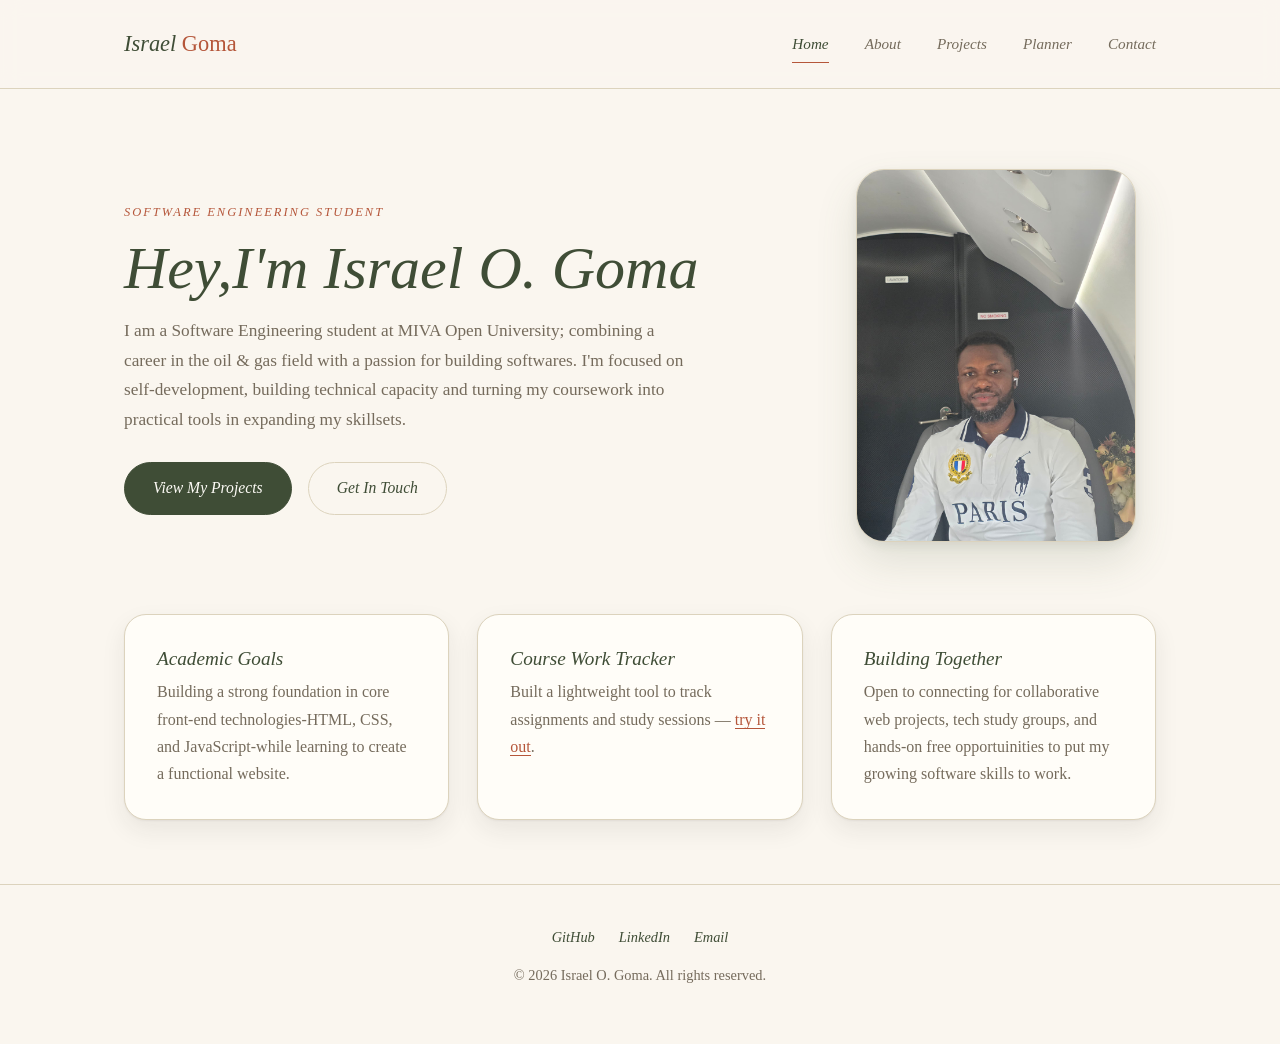
==== commit cd6f9028: "Update index.html" ====
--- a/index.html
+++ b/index.html
@@ -42,7 +42,7 @@
         </div>
         <figure class="intro-banner__portrait">
           <div class="frame">
-            <img src="assets/media/my-photo.jpg" alt="Israel O. Goma Professional photo" width="480" height="720" />
+            <img src="my-photo.jpg" alt="Israel O. Goma Professional photo" width="480" height="720" />
           </div>
         </figure>
       </div>
